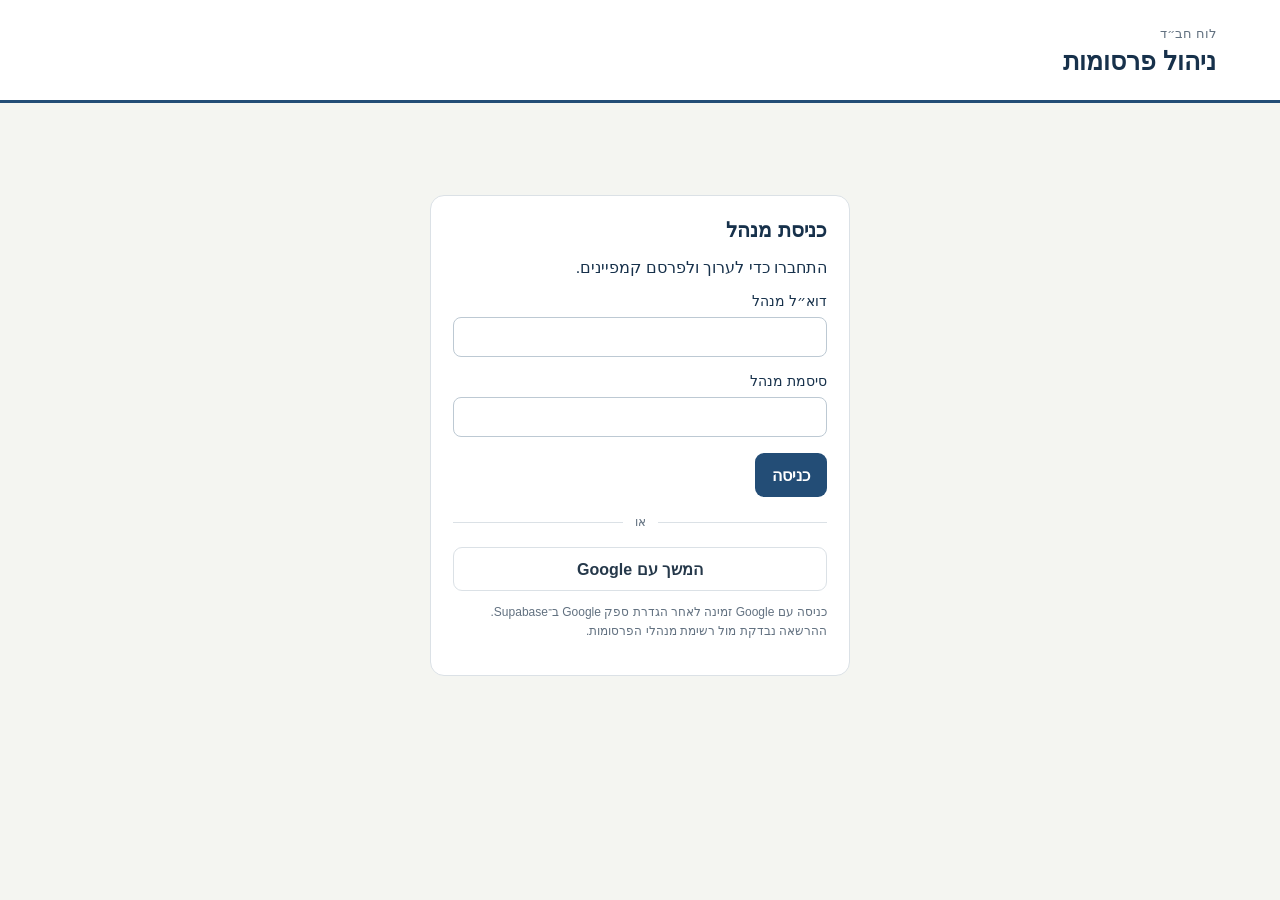
==== admin/index.html @ b051c135 "Publish calendar site on custom domain" ====
<!doctype html><html lang="he" dir="rtl"><head><meta charset="utf-8"><meta name="viewport" content="width=device-width,initial-scale=1"><title>ניהול פרסומות · לוח חב״ד</title><link rel="stylesheet" href="./admin.css?v=gif-reminders-20261014"><script defer src="./config.js"></script><script defer src="./backend.js?v=gif-reminders-20261014"></script><script defer src="./manager-settings.js"></script><script defer src="./admin.js?v=gif-reminders-20261014"></script></head><body><header><div><small>לוח חב״ד</small><h1>ניהול פרסומות</h1></div><button id="logout" class="outline" hidden>יציאה</button></header><main><p id="message" role="status" aria-live="polite"></p><section id="login-panel" class="card narrow"><h2>כניסת מנהל</h2><p>התחברו כדי לערוך ולפרסם קמפיינים.</p><form id="login-form"><label>דוא״ל מנהל<input id="email" type="email" autocomplete="username" required></label><label>סיסמת מנהל<input id="password" type="password" autocomplete="current-password" required maxlength="1024"></label><button class="primary" type="submit">כניסה</button></form><div class="login-divider"><span>או</span></div><button id="google-login" class="google-button" type="button">המשך עם Google</button><p class="hint">כניסה עם Google זמינה לאחר הגדרת ספק Google ב־Supabase. ההרשאה נבדקת מול רשימת מנהלי הפרסומות.</p></section><section id="workspace" hidden><div class="toolbar"><div><h2 id="section-title">באנרים מתחלפים</h2><a id="feed" target="_blank" rel="noopener">פתיחת הפיד הציבורי ↗</a></div><button id="create" class="primary">＋ הוספת באנר</button></div><nav class="placement-nav" aria-label="סוג פרסומת"><button id="tab-banner" aria-pressed="true">באנרים <span id="count-banner" class="count">0</span></button><button id="tab-popup" aria-pressed="false">פופאפים <span id="count-popup" class="count">0</span></button></nav><p id="placement-help" class="section-help">הוסיפו מספר באנרים נפרדים. כל באנר נשמר עם מדיה, קישור ותזמון משלו.</p><section id="rotation-panel" class="card rotation-panel"><div><h3>מרווח החלפת באנרים</h3><p id="rotation-help" class="hint">המרווח נשמר בשרת ומשותף למנהלים. האפליקציה המעודכנת טוענת אותו בכל פתיחה. נדרשת מיגרציית הפרסומות החדשה.</p></div><form id="rotation-form"><label>שניות בין באנרים<input id="rotation-seconds" type="number" min="5" max="300" step="1" required value="12" aria-describedby="rotation-help"></label><button type="submit" class="outline">שמירת המרווח</button><button id="export-rotation" type="button">ייצוא הגדרה</button></form><p id="rotation-status" class="hint" role="status"></p></section><section id="clicks-panel" class="card clicks-panel" aria-labelledby="clicks-title"><div class="clicks-heading"><h3 id="clicks-title">לחיצות על פרסומות</h3><div class="clicks-actions"><span class="hint">30 הימים האחרונים</span><button id="clicks-refresh" type="button" class="outline">רענון נתונים</button></div></div><p id="clicks-status" class="hint" role="status">נתוני הקליקים זמינים לאחר התקנת מיגרציית הפרסומות.</p><div id="clicks-totals" class="click-totals" hidden></div><div id="clicks-campaigns" class="click-campaigns"></div></section><div class="layout"><section class="card campaign-panel"><label>סינון לפי מצב<select id="filter"><option value="all">כל הקמפיינים</option><option value="draft">טיוטות</option><option value="live">פעילים עכשיו</option><option value="scheduled">מתוזמנים</option><option value="paused">מושהים</option><option value="expired">הסתיימו</option></select></label><div id="list"></div></section><section id="editor" class="card" hidden><div class="editor-heading"><h2 id="editor-title">קמפיין חדש</h2><span id="status" class="badge"></span></div><p id="shared-notice" class="shared-notice" hidden>קמפיין קיים זה מוצג גם כבאנר וגם כפופאפ. העריכה תשפיע על שניהם; שני המיקומים והמדיה נשמרים. ליצירת תוכן נפרד השתמשו בכפתור ההוספה.</p><form id="campaign-form"><label>כותרת<input name="title" required maxlength="160"></label><label>טקסט משלים<textarea name="body" maxlength="3000" rows="3"></textarea></label><label>קישור ליעד HTTPS<input name="url" type="url" dir="ltr" placeholder="https://"></label><div class="upload-row"><label>העלאת תמונה או GIF מונפש<input id="image-file" type="file" accept="image/png,image/jpeg,image/webp,image/gif"></label><button id="clear-image" type="button" class="outline">הסרת תמונה</button></div><label>כתובת תמונה HTTPS<input name="imageUrl" type="url" dir="ltr" placeholder="https://"></label><div id="video-fields"><div class="upload-row"><label>העלאת וידאו קצר לפופאפ<input id="video-file" type="file" accept="video/mp4,video/webm"></label><button id="clear-video" type="button" class="outline">הסרת וידאו</button></div><label>כתובת וידאו לפופאפ HTTPS<input name="videoUrl" type="url" dir="ltr" placeholder="https://…/video.mp4"></label></div><p id="media-help" class="hint">תמונה לבאנר ולפופאפ; וידאו MP4/WebM עד 60 שניות לפופאפ. ניתן להעלות תמונה (PNG/JPEG/WebP/GIF עד 8MB) וסרטון (MP4/WebM עד 30MB), או להזין כתובת HTTPS קיימת. העלאה מחליפה את המדיה בטופס; השינוי מתפרסם רק בשמירה. הסרטון מתחיל רק בלחיצה וניתן לסגור בכל רגע.</p><div class="dates"><label>תחילת תצוגה<input name="starts" type="datetime-local"></label><label>סיום תצוגה<input name="ends" type="datetime-local"></label></div><p class="hint" id="timezone"></p><label>מצב הקמפיין<select name="status"><option value="draft">טיוטה — לא מוצג</option><option value="active">פעיל — לפי התזמון</option><option value="paused">מושהה — לא מוצג</option></select></label><div class="actions"><button type="submit" class="primary">שמירת הקמפיין</button><button type="button" id="pause" class="outline">השהיה</button><button type="button" id="activate" class="outline">הפעלה</button><button type="button" id="delete" class="danger">מחיקה</button></div></form></section><aside class="card preview-panel"><h2>תצוגה מקדימה</h2><p class="hint">התצוגה מתעדכנת בזמן העריכה. רק שמירה מפרסמת את השינויים.</p><section id="banner-preview-section"><h3>באנר</h3><p class="hint">באפליקציה אזור הבאנר ביחס 5:1. מומלץ להכין תמונה ביחס הזה (למשל 1500×300) כדי למלא את האזור; התמונה נשמרת בשלמותה ללא חיתוך.</p><div id="banner-preview" class="preview banner-preview"></div></section><section id="popup-preview-section" hidden><h3>פופאפ</h3><div id="popup-preview" class="preview popup-preview"></div></section><p id="media-warning" class="hint" role="status"></p></aside></div></section></main></body></html>
---- admin/admin.css ----
:root{font-family:Arial,"Noto Sans Hebrew",sans-serif;color:#17314b;background:#f4f5f1;--navy:#234d76;--line:#dbe1e6;--muted:#627180}*{box-sizing:border-box}body{margin:0}header{display:flex;align-items:center;justify-content:space-between;padding:24px 5vw;background:#fff;border-bottom:3px solid var(--navy)}h1{margin:5px 0 0;font-size:25px}h2{font-size:20px;margin:0 0 16px}h3{font-size:15px}small,.hint{color:var(--muted)}main{padding:20px 4vw 60px;max-width:1600px;margin:auto}.card{background:#fff;border:1px solid var(--line);border-radius:14px;padding:22px}.narrow{max-width:420px;margin:8vh auto}label{display:flex;flex-direction:column;gap:8px;font-size:14px;margin-bottom:16px}input,textarea,select,button{font:inherit}input,textarea,select{border:1px solid #bdc9d3;border-radius:8px;padding:11px;background:#fff;color:#17314b;width:100%;min-width:0}button{cursor:pointer;border:1px solid transparent;border-radius:9px;padding:11px 16px;min-height:44px;font-weight:600;color:var(--navy);background:#e7eef5}button:hover{filter:brightness(.96)}button:disabled{opacity:.5;cursor:wait}.primary{background:var(--navy);color:#fff}.outline{border-color:var(--navy);background:white}.danger{color:#a93232;background:#fff1ef}.toolbar,.editor-heading{display:flex;align-items:center;justify-content:space-between;gap:12px;margin-bottom:20px}.toolbar h2{margin-bottom:7px}a{color:var(--navy)}.layout{display:grid;grid-template-columns:minmax(210px,.8fr) minmax(300px,1.6fr) minmax(230px,1fr);gap:18px;align-items:start}.campaign-panel{padding:16px}.campaign-row{display:flex;flex-direction:column;align-items:flex-start;text-align:start;width:100%;padding:15px;border:1px solid var(--line);background:#fff;gap:9px;margin-bottom:9px}.campaign-row.selected{border-color:var(--navy);background:#edf3f7}.badge{display:inline-flex;padding:4px 8px;background:#edf1f5;border-radius:6px;font-size:12px;white-space:nowrap}.badge.live{color:#216046;background:#e3f1e9}.badge.paused{color:#8a5b1b;background:#f9efdc}.badge.draft{color:#637083}.badge.expired{color:#8a4343;background:#f7e7e7}.badge.scheduled{color:#614978;background:#ede7f4}.hint{font-size:12px;line-height:1.6}.dates{display:grid;grid-template-columns:1fr 1fr;gap:12px}.actions{display:flex;flex-wrap:wrap;gap:8px;margin-top:22px}.check{flex-direction:row;align-items:center;gap:9px}.check input{width:20px;height:20px;accent-color:var(--navy)}fieldset{border:1px solid var(--line);border-radius:9px;margin:16px 0;padding:15px}legend{font-size:13px}.preview{border:1px solid var(--line);border-radius:10px;overflow:hidden;padding:14px;min-height:80px}.preview img{max-width:100%;object-fit:contain}.preview strong{display:block;line-height:1.5}.preview p{font-size:13px;line-height:1.5;white-space:pre-wrap;overflow-wrap:anywhere}.banner-preview{display:flex;gap:10px;align-items:center}.banner-preview img{width:70px;max-height:64px}.banner-preview p{display:-webkit-box;-webkit-line-clamp:2;-webkit-box-orient:vertical;overflow:hidden}.popup-preview img,.popup-preview video{width:100%;max-height:280px;object-fit:contain}.preview-panel{position:sticky;top:16px}.preview small{display:block;margin-bottom:10px;font-size:10px}#message{margin:0 0 16px;line-height:1.6;white-space:pre-wrap}#message:not(:empty){background:#e8f0f7;border:1px solid var(--line);border-radius:8px;padding:12px}#message.error{background:#fff0ed;color:#9f2f2f}[hidden]{display:none!important}:focus-visible{outline:3px solid #568bb8;outline-offset:3px}@media(max-width:1050px){.layout{grid-template-columns:240px 1fr}.preview-panel{grid-column:2;position:static}}@media(max-width:690px){header{padding:20px}.layout{display:flex;flex-direction:column}.layout>*{width:100%}.dates{grid-template-columns:1fr}.toolbar{align-items:flex-start}.card{padding:18px}main{padding:18px 12px 40px}.preview-panel{position:static}.campaign-panel #list{max-height:260px;overflow:auto}.actions button{flex:1}.toolbar button{white-space:nowrap}}
.upload-row{display:flex;gap:10px;align-items:center}.upload-row label{flex:1;min-width:0}.upload-row button{flex-shrink:0;font-size:12px}.upload-row input{font-size:12px;padding:9px}input[type=file]::file-selector-button{border:0;background:#e7eef5;border-radius:6px;padding:8px;margin-inline-end:8px;color:#234d76;cursor:pointer}@media(max-width:690px){.upload-row{align-items:stretch;flex-direction:column;gap:0}.upload-row button{align-self:flex-start;margin-bottom:14px}}
.toolbar>div{min-width:0}#feed{display:block;overflow-wrap:anywhere;font-size:12px;line-height:1.6}.placement-nav{display:flex;gap:8px;padding-block:4px}.placement-nav button{background:#fff;border-color:var(--line);min-width:140px}.placement-nav button[aria-pressed=true]{background:var(--navy);color:#fff;border-color:var(--navy)}.count{display:inline-block;border-radius:6px;padding:2px 6px;background:#ffffff26;margin-inline-start:6px}.section-help{font-size:14px;line-height:1.7;color:var(--muted)}.rotation-panel{margin-bottom:20px;padding:18px;display:grid;grid-template-columns:minmax(200px,1fr) auto;gap:8px 24px;align-items:center}.rotation-panel h3{margin:0}.rotation-panel .hint{margin:6px 0 0}.rotation-panel form{display:flex;gap:10px;align-items:end;flex-wrap:wrap}.rotation-panel label{margin:0;max-width:155px}.rotation-panel #rotation-status{grid-column:1/-1}.shared-notice{font-size:13px;line-height:1.7;padding:12px;border-inline-start:3px solid var(--navy);background:#edf3f7}.layout>*{min-width:0}@media(max-width:1050px){.rotation-panel{grid-template-columns:1fr}}@media(max-width:690px){.toolbar{flex-wrap:wrap}.placement-nav button{flex:1;min-width:0}.rotation-panel form{align-items:stretch}.rotation-panel label{max-width:none;width:100%}.rotation-panel form button{flex:1;font-size:13px}}

.clicks-panel{display:grid;gap:8px;margin-bottom:20px;padding:18px}.clicks-heading{display:flex;align-items:baseline;justify-content:space-between;gap:10px}.clicks-heading h3{margin:0}.clicks-panel>p{margin:0}.click-totals{display:grid;grid-template-columns:repeat(2,minmax(120px,200px));gap:10px}.click-total{padding:12px 14px;border:1px solid var(--line);border-radius:10px;background:#f7f9fa}.click-total strong{display:block;font-size:23px;color:var(--navy)}.click-total span{font-size:12px;color:var(--muted)}.click-campaigns{display:grid;gap:6px}.click-campaign-row{display:grid;grid-template-columns:minmax(0,1fr) repeat(3,minmax(70px,110px));align-items:center;gap:10px;border-top:1px solid var(--line);padding:9px 2px;font-size:13px}.click-campaign-row span:not(:first-child){text-align:center;font-variant-numeric:tabular-nums}.click-campaign-head{font-size:11px;color:var(--muted);font-weight:700}.preview-panel .banner-preview{display:block;width:100%;aspect-ratio:5/1;min-height:0;padding:0;background:#f1f4f6}.preview-panel .banner-preview img{display:block;width:100%;height:100%;max-width:none;max-height:none;object-fit:contain;border-radius:0}.preview-panel .banner-preview p{padding:12px}.preview-panel .banner-preview>div{display:none}.preview-panel .popup-preview{padding:0}.preview-panel .popup-preview img,.preview-panel .popup-preview video{display:block;width:100%;max-height:55vh;object-fit:contain}.preview-caption{margin:0;padding:10px;text-align:center}.preview-panel .popup-preview>div{padding:0 14px}.preview-panel .popup-preview small{display:none}@media(max-width:690px){.click-totals{grid-template-columns:repeat(2,minmax(0,1fr))}.click-total strong{font-size:20px}.click-campaign-row{grid-template-columns:minmax(100px,1fr) repeat(3,minmax(48px,68px));gap:5px;font-size:11px}.click-campaign-head{font-size:9px}}
.clicks-actions{display:flex;align-items:center;gap:8px}.clicks-actions button{min-height:34px;padding:6px 10px;font-size:12px}
.login-divider{display:flex;align-items:center;gap:12px;color:var(--muted);font-size:12px;margin:18px 0}.login-divider:before,.login-divider:after{content:"";height:1px;background:var(--line);flex:1}.google-button{width:100%;background:#fff;border-color:var(--line);color:#25384a}.google-button:hover{background:#f6f8fa}

/* Preserve complete still/animated artwork, matching the reader app. */
.banner-preview{display:block;aspect-ratio:5/1;padding:0;background:#f3f5f8}.banner-preview img{display:block;width:100%;height:100%;max-height:none;object-fit:contain;border-radius:0}.banner-preview>div{display:none}.popup-preview img{object-fit:contain;max-height:60vh}
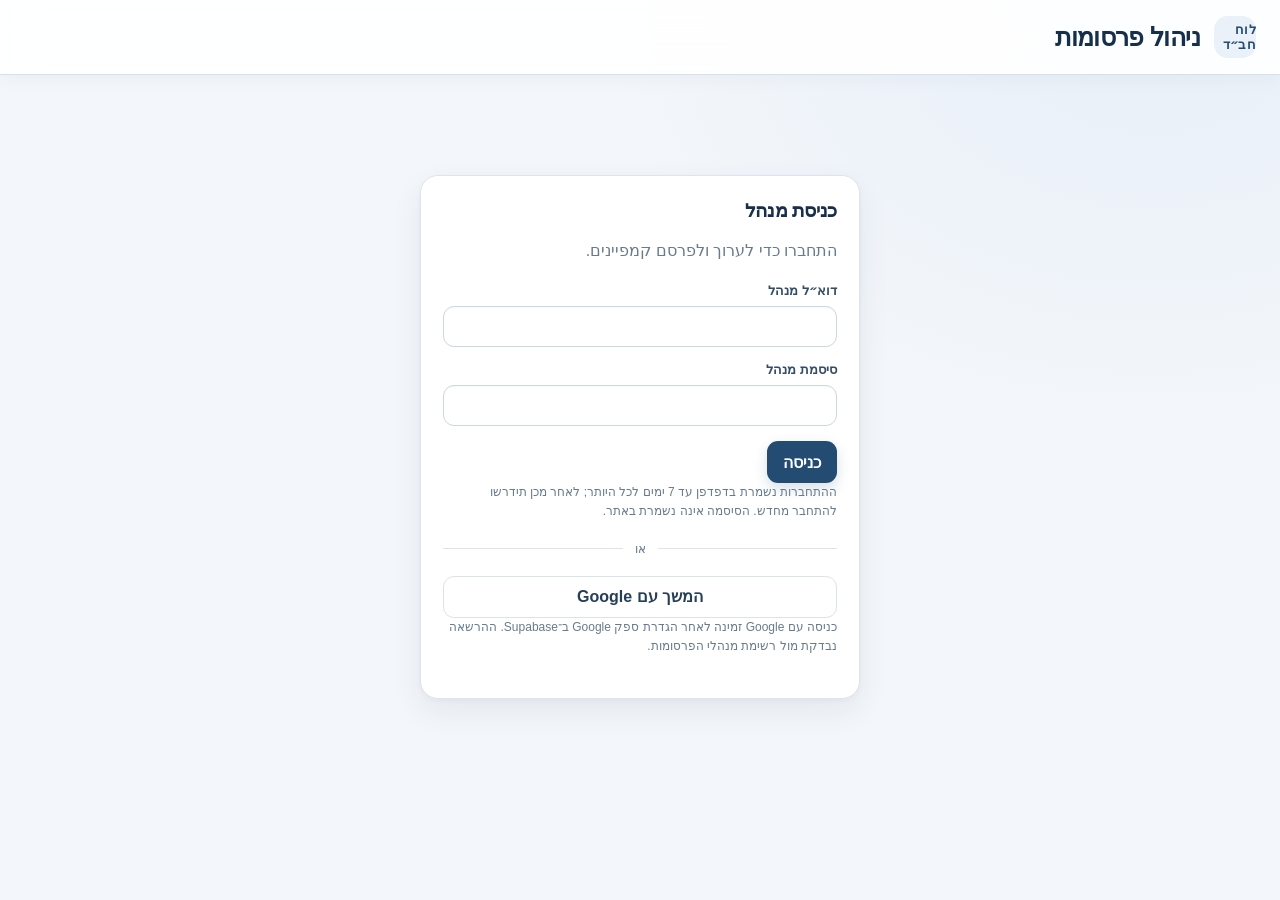
==== commit 4894d016: "Publish responsive admin login and dashboard" ====
--- a/admin/index.html
+++ b/admin/index.html
@@ -1 +1,2 @@
-<!doctype html><html lang="he" dir="rtl"><head><meta charset="utf-8"><meta name="viewport" content="width=device-width,initial-scale=1"><title>ניהול פרסומות · לוח חב״ד</title><link rel="stylesheet" href="./admin.css?v=gif-reminders-20261014"><script defer src="./config.js"></script><script defer src="./backend.js?v=gif-reminders-20261014"></script><script defer src="./manager-settings.js"></script><script defer src="./admin.js?v=gif-reminders-20261014"></script></head><body><header><div><small>לוח חב״ד</small><h1>ניהול פרסומות</h1></div><button id="logout" class="outline" hidden>יציאה</button></header><main><p id="message" role="status" aria-live="polite"></p><section id="login-panel" class="card narrow"><h2>כניסת מנהל</h2><p>התחברו כדי לערוך ולפרסם קמפיינים.</p><form id="login-form"><label>דוא״ל מנהל<input id="email" type="email" autocomplete="username" required></label><label>סיסמת מנהל<input id="password" type="password" autocomplete="current-password" required maxlength="1024"></label><button class="primary" type="submit">כניסה</button></form><div class="login-divider"><span>או</span></div><button id="google-login" class="google-button" type="button">המשך עם Google</button><p class="hint">כניסה עם Google זמינה לאחר הגדרת ספק Google ב־Supabase. ההרשאה נבדקת מול רשימת מנהלי הפרסומות.</p></section><section id="workspace" hidden><div class="toolbar"><div><h2 id="section-title">באנרים מתחלפים</h2><a id="feed" target="_blank" rel="noopener">פתיחת הפיד הציבורי ↗</a></div><button id="create" class="primary">＋ הוספת באנר</button></div><nav class="placement-nav" aria-label="סוג פרסומת"><button id="tab-banner" aria-pressed="true">באנרים <span id="count-banner" class="count">0</span></button><button id="tab-popup" aria-pressed="false">פופאפים <span id="count-popup" class="count">0</span></button></nav><p id="placement-help" class="section-help">הוסיפו מספר באנרים נפרדים. כל באנר נשמר עם מדיה, קישור ותזמון משלו.</p><section id="rotation-panel" class="card rotation-panel"><div><h3>מרווח החלפת באנרים</h3><p id="rotation-help" class="hint">המרווח נשמר בשרת ומשותף למנהלים. האפליקציה המעודכנת טוענת אותו בכל פתיחה. נדרשת מיגרציית הפרסומות החדשה.</p></div><form id="rotation-form"><label>שניות בין באנרים<input id="rotation-seconds" type="number" min="5" max="300" step="1" required value="12" aria-describedby="rotation-help"></label><button type="submit" class="outline">שמירת המרווח</button><button id="export-rotation" type="button">ייצוא הגדרה</button></form><p id="rotation-status" class="hint" role="status"></p></section><section id="clicks-panel" class="card clicks-panel" aria-labelledby="clicks-title"><div class="clicks-heading"><h3 id="clicks-title">לחיצות על פרסומות</h3><div class="clicks-actions"><span class="hint">30 הימים האחרונים</span><button id="clicks-refresh" type="button" class="outline">רענון נתונים</button></div></div><p id="clicks-status" class="hint" role="status">נתוני הקליקים זמינים לאחר התקנת מיגרציית הפרסומות.</p><div id="clicks-totals" class="click-totals" hidden></div><div id="clicks-campaigns" class="click-campaigns"></div></section><div class="layout"><section class="card campaign-panel"><label>סינון לפי מצב<select id="filter"><option value="all">כל הקמפיינים</option><option value="draft">טיוטות</option><option value="live">פעילים עכשיו</option><option value="scheduled">מתוזמנים</option><option value="paused">מושהים</option><option value="expired">הסתיימו</option></select></label><div id="list"></div></section><section id="editor" class="card" hidden><div class="editor-heading"><h2 id="editor-title">קמפיין חדש</h2><span id="status" class="badge"></span></div><p id="shared-notice" class="shared-notice" hidden>קמפיין קיים זה מוצג גם כבאנר וגם כפופאפ. העריכה תשפיע על שניהם; שני המיקומים והמדיה נשמרים. ליצירת תוכן נפרד השתמשו בכפתור ההוספה.</p><form id="campaign-form"><label>כותרת<input name="title" required maxlength="160"></label><label>טקסט משלים<textarea name="body" maxlength="3000" rows="3"></textarea></label><label>קישור ליעד HTTPS<input name="url" type="url" dir="ltr" placeholder="https://"></label><div class="upload-row"><label>העלאת תמונה או GIF מונפש<input id="image-file" type="file" accept="image/png,image/jpeg,image/webp,image/gif"></label><button id="clear-image" type="button" class="outline">הסרת תמונה</button></div><label>כתובת תמונה HTTPS<input name="imageUrl" type="url" dir="ltr" placeholder="https://"></label><div id="video-fields"><div class="upload-row"><label>העלאת וידאו קצר לפופאפ<input id="video-file" type="file" accept="video/mp4,video/webm"></label><button id="clear-video" type="button" class="outline">הסרת וידאו</button></div><label>כתובת וידאו לפופאפ HTTPS<input name="videoUrl" type="url" dir="ltr" placeholder="https://…/video.mp4"></label></div><p id="media-help" class="hint">תמונה לבאנר ולפופאפ; וידאו MP4/WebM עד 60 שניות לפופאפ. ניתן להעלות תמונה (PNG/JPEG/WebP/GIF עד 8MB) וסרטון (MP4/WebM עד 30MB), או להזין כתובת HTTPS קיימת. העלאה מחליפה את המדיה בטופס; השינוי מתפרסם רק בשמירה. הסרטון מתחיל רק בלחיצה וניתן לסגור בכל רגע.</p><div class="dates"><label>תחילת תצוגה<input name="starts" type="datetime-local"></label><label>סיום תצוגה<input name="ends" type="datetime-local"></label></div><p class="hint" id="timezone"></p><label>מצב הקמפיין<select name="status"><option value="draft">טיוטה — לא מוצג</option><option value="active">פעיל — לפי התזמון</option><option value="paused">מושהה — לא מוצג</option></select></label><div class="actions"><button type="submit" class="primary">שמירת הקמפיין</button><button type="button" id="pause" class="outline">השהיה</button><button type="button" id="activate" class="outline">הפעלה</button><button type="button" id="delete" class="danger">מחיקה</button></div></form></section><aside class="card preview-panel"><h2>תצוגה מקדימה</h2><p class="hint">התצוגה מתעדכנת בזמן העריכה. רק שמירה מפרסמת את השינויים.</p><section id="banner-preview-section"><h3>באנר</h3><p class="hint">באפליקציה אזור הבאנר ביחס 5:1. מומלץ להכין תמונה ביחס הזה (למשל 1500×300) כדי למלא את האזור; התמונה נשמרת בשלמותה ללא חיתוך.</p><div id="banner-preview" class="preview banner-preview"></div></section><section id="popup-preview-section" hidden><h3>פופאפ</h3><div id="popup-preview" class="preview popup-preview"></div></section><p id="media-warning" class="hint" role="status"></p></aside></div></section></main></body></html>
+<!doctype html><html lang="he" dir="rtl"><head><meta charset="utf-8"><meta name="viewport" content="width=device-width,initial-scale=1"><meta name="theme-color" content="#f3f6fa"><title>ניהול פרסומות · לוח חב״ד</title><link rel="stylesheet" href="./admin.css?v=release-084"><script defer src="./config.js"></script><script defer src="./backend.js?v=release-084"></script><script defer src="./manager-settings.js"></script><script defer src="./admin.js?v=release-084"></script></head><body><header><div><small>לוח חב״ד</small><h1>ניהול פרסומות</h1></div><button id="logout" class="outline" hidden>יציאה</button></header><main><p id="message" role="status" aria-live="polite"></p><section id="auth-loading" class="card auth-loading" role="status" aria-live="polite"><span class="loading-spinner" aria-hidden="true"></span><span>בודק התחברות מאובטחת…</span></section><section id="login-panel" class="card narrow" hidden><h2>כניסת מנהל</h2><p>התחברו כדי לערוך ולפרסם קמפיינים.</p><form id="login-form" autocomplete="off"><label>דוא״ל מנהל<input id="email" type="email" autocomplete="off" required></label><label>סיסמת מנהל<input id="password" type="password" autocomplete="off" required maxlength="1024"></label><button class="primary" type="submit">כניסה</button></form><p class="hint">ההתחברות נשמרת בדפדפן עד 7 ימים לכל היותר; לאחר מכן תידרשו להתחבר מחדש. הסיסמה אינה נשמרת באתר.</p><div class="login-divider"><span>או</span></div><button id="google-login" class="google-button" type="button">המשך עם Google</button><p class="hint">כניסה עם Google זמינה לאחר הגדרת ספק Google ב־Supabase. ההרשאה נבדקת מול רשימת מנהלי הפרסומות.</p></section><section id="workspace" hidden><div class="toolbar"><div><h2 id="section-title">באנרים מתחלפים</h2><a id="feed" target="_blank" rel="noopener">פתיחת הפיד הציבורי ↗</a></div><button id="create" class="primary">＋ הוספת באנר</button></div><nav class="placement-nav" aria-label="סוג פרסומת"><button id="tab-banner" aria-pressed="true">באנרים <span id="count-banner" class="count">0</span></button><button id="tab-popup" aria-pressed="false">פופאפים <span id="count-popup" class="count">0</span></button></nav><p id="placement-help" class="section-help">הוסיפו מספר באנרים נפרדים. כל באנר נשמר עם מדיה, קישור ותזמון משלו.</p><section id="rotation-panel" class="card rotation-panel"><div><h3>מרווח החלפת באנרים</h3><p id="rotation-help" class="hint">המרווח נשמר בשרת ומשותף למנהלים. האפליקציה המעודכנת טוענת אותו בכל פתיחה. נדרשת מיגרציית הפרסומות החדשה.</p></div><form id="rotation-form"><label>שניות בין באנרים<input id="rotation-seconds" type="number" min="5" max="300" step="1" required value="12" aria-describedby="rotation-help"></label><button type="submit" class="outline">שמירת המרווח</button><button id="export-rotation" type="button">ייצוא הגדרה</button></form><p id="rotation-status" class="hint" role="status"></p></section><section id="clicks-panel" class="card clicks-panel" aria-labelledby="clicks-title"><div class="clicks-heading"><h3 id="clicks-title">לחיצות על פרסומות</h3><div class="clicks-actions"><span class="hint">30 הימים האחרונים</span><button id="clicks-refresh" type="button" class="outline">רענון נתונים</button></div></div><p id="clicks-status" class="hint" role="status">נתוני הקליקים זמינים לאחר התקנת מיגרציית הפרסומות.</p><div id="clicks-totals" class="click-totals" hidden></div><div id="clicks-campaigns" class="click-campaigns"></div></section><section id="push-panel" class="card push-panel" aria-labelledby="push-title"><div><h3 id="push-title">שליחת הודעת פוש</h3><p class="hint">ההודעה כוללת כותרת ותוכן, ונשלחת למכשירים שאישרו התראות. אפשר לפתוח מסך באפליקציה או קישור HTTPS.</p></div><form id="push-form"><label>כותרת ההתראה<input id="push-title-input" maxlength="80" required></label><label>תוכן ההודעה<textarea id="push-body-input" maxlength="240" rows="3" required></textarea></label><label>לאן לפתוח<select id="push-destination"><option value="calendar">לוח שנה</option><option value="events">אירועים</option><option value="study">שיעורים</option><option value="siddur">סידור</option><option value="times">זמני היום</option><option value="url">קישור HTTPS חיצוני</option></select></label><label id="push-url-field" hidden>כתובת HTTPS<input id="push-url" type="url" dir="ltr" placeholder="https://" maxlength="2048"></label><button type="submit" class="primary">שליחה לכל המשתמשים…</button></form><p id="push-status" class="hint" role="status"></p></section><div class="layout"><section class="card campaign-panel"><label>סינון לפי מצב<select id="filter"><option value="all">כל הקמפיינים</option><option value="draft">טיוטות</option><option value="live">פעילים עכשיו</option><option value="scheduled">מתוזמנים</option><option value="paused">מושהים</option><option value="expired">הסתיימו</option></select></label><div id="list"></div></section><section id="editor" class="card" hidden><div class="editor-heading"><h2 id="editor-title">קמפיין חדש</h2><span id="status" class="badge"></span></div><p id="shared-notice" class="shared-notice" hidden>קמפיין קיים זה מוצג גם כבאנר וגם כפופאפ. העריכה תשפיע על שניהם; שני המיקומים והמדיה נשמרים. ליצירת תוכן נפרד השתמשו בכפתור ההוספה.</p><form id="campaign-form"><label>כותרת<input name="title" required maxlength="160"></label><label>טקסט משלים<textarea name="body" maxlength="3000" rows="3"></textarea></label><label>קישור ליעד HTTPS<input name="url" type="url" dir="ltr" placeholder="https://"></label><div class="upload-row"><label>העלאת תמונה או GIF מונפש<input id="image-file" type="file" accept="image/png,image/jpeg,image/webp,image/gif"></label><button id="clear-image" type="button" class="outline">הסרת תמונה</button></div><label>כתובת תמונה HTTPS<input name="imageUrl" type="url" dir="ltr" placeholder="https://"></label><div id="popup-duration"><label>סגירה אוטומטית לאחר (שניות)<input name="popupSeconds" type="number" min="1" max="15" step="1" required value="5"></label><p class="hint">1–15 שניות, ברירת מחדל 5. אפשר לסגור בכל רגע.</p></div><div id="video-fields"><div class="upload-row"><label>העלאת וידאו קצר לפופאפ<input id="video-file" type="file" accept="video/mp4,video/webm"></label><button id="clear-video" type="button" class="outline">הסרת וידאו</button></div><label>כתובת וידאו לפופאפ HTTPS<input name="videoUrl" type="url" dir="ltr" placeholder="https://…/video.mp4"></label></div><p id="media-help" class="hint">תמונה לבאנר ולפופאפ; וידאו MP4/WebM עד 60 שניות לפופאפ. ניתן להעלות תמונה (PNG/JPEG/WebP/GIF עד 8MB) וסרטון (MP4/WebM עד 30MB), או להזין כתובת HTTPS קיימת. העלאה מחליפה את המדיה בטופס; השינוי מתפרסם רק בשמירה. הסרטון מתחיל רק בלחיצה וניתן לסגור בכל רגע.</p><div class="dates"><label>תחילת תצוגה<input name="starts" type="datetime-local"></label><label>סיום תצוגה<input name="ends" type="datetime-local"></label></div><p class="hint" id="timezone"></p><label>מצב הקמפיין<select name="status"><option value="draft">טיוטה — לא מוצג</option><option value="active">פעיל — לפי התזמון</option><option value="paused">מושהה — לא מוצג</option></select></label><div class="actions"><button type="submit" class="primary">שמירת הקמפיין</button><button type="button" id="pause" class="outline">השהיה</button><button type="button" id="activate" class="outline">הפעלה</button><button type="button" id="delete" class="danger">מחיקה</button></div></form></section><aside class="card preview-panel"><h2>תצוגה מקדימה</h2><p class="hint">התצוגה מתעדכנת בזמן העריכה. רק שמירה מפרסמת את השינויים.</p><section id="banner-preview-section"><h3>באנר</h3><p class="hint">באפליקציה אזור הבאנר ביחס 5:1. מומלץ להכין תמונה ביחס הזה (למשל 1500×300) כדי למלא את האזור; התמונה נשמרת בשלמותה ללא חיתוך.</p><div id="banner-preview" class="preview banner-preview"></div></section><section id="popup-preview-section" hidden><h3>פופאפ</h3><div id="popup-preview" class="preview popup-preview"></div></section><p id="media-warning" class="hint" role="status"></p></aside></div></section></main></body></html>
+
--- a/admin/admin.css
+++ b/admin/admin.css
@@ -1,10 +1,224 @@
-:root{font-family:Arial,"Noto Sans Hebrew",sans-serif;color:#17314b;background:#f4f5f1;--navy:#234d76;--line:#dbe1e6;--muted:#627180}*{box-sizing:border-box}body{margin:0}header{display:flex;align-items:center;justify-content:space-between;padding:24px 5vw;background:#fff;border-bottom:3px solid var(--navy)}h1{margin:5px 0 0;font-size:25px}h2{font-size:20px;margin:0 0 16px}h3{font-size:15px}small,.hint{color:var(--muted)}main{padding:20px 4vw 60px;max-width:1600px;margin:auto}.card{background:#fff;border:1px solid var(--line);border-radius:14px;padding:22px}.narrow{max-width:420px;margin:8vh auto}label{display:flex;flex-direction:column;gap:8px;font-size:14px;margin-bottom:16px}input,textarea,select,button{font:inherit}input,textarea,select{border:1px solid #bdc9d3;border-radius:8px;padding:11px;background:#fff;color:#17314b;width:100%;min-width:0}button{cursor:pointer;border:1px solid transparent;border-radius:9px;padding:11px 16px;min-height:44px;font-weight:600;color:var(--navy);background:#e7eef5}button:hover{filter:brightness(.96)}button:disabled{opacity:.5;cursor:wait}.primary{background:var(--navy);color:#fff}.outline{border-color:var(--navy);background:white}.danger{color:#a93232;background:#fff1ef}.toolbar,.editor-heading{display:flex;align-items:center;justify-content:space-between;gap:12px;margin-bottom:20px}.toolbar h2{margin-bottom:7px}a{color:var(--navy)}.layout{display:grid;grid-template-columns:minmax(210px,.8fr) minmax(300px,1.6fr) minmax(230px,1fr);gap:18px;align-items:start}.campaign-panel{padding:16px}.campaign-row{display:flex;flex-direction:column;align-items:flex-start;text-align:start;width:100%;padding:15px;border:1px solid var(--line);background:#fff;gap:9px;margin-bottom:9px}.campaign-row.selected{border-color:var(--navy);background:#edf3f7}.badge{display:inline-flex;padding:4px 8px;background:#edf1f5;border-radius:6px;font-size:12px;white-space:nowrap}.badge.live{color:#216046;background:#e3f1e9}.badge.paused{color:#8a5b1b;background:#f9efdc}.badge.draft{color:#637083}.badge.expired{color:#8a4343;background:#f7e7e7}.badge.scheduled{color:#614978;background:#ede7f4}.hint{font-size:12px;line-height:1.6}.dates{display:grid;grid-template-columns:1fr 1fr;gap:12px}.actions{display:flex;flex-wrap:wrap;gap:8px;margin-top:22px}.check{flex-direction:row;align-items:center;gap:9px}.check input{width:20px;height:20px;accent-color:var(--navy)}fieldset{border:1px solid var(--line);border-radius:9px;margin:16px 0;padding:15px}legend{font-size:13px}.preview{border:1px solid var(--line);border-radius:10px;overflow:hidden;padding:14px;min-height:80px}.preview img{max-width:100%;object-fit:contain}.preview strong{display:block;line-height:1.5}.preview p{font-size:13px;line-height:1.5;white-space:pre-wrap;overflow-wrap:anywhere}.banner-preview{display:flex;gap:10px;align-items:center}.banner-preview img{width:70px;max-height:64px}.banner-preview p{display:-webkit-box;-webkit-line-clamp:2;-webkit-box-orient:vertical;overflow:hidden}.popup-preview img,.popup-preview video{width:100%;max-height:280px;object-fit:contain}.preview-panel{position:sticky;top:16px}.preview small{display:block;margin-bottom:10px;font-size:10px}#message{margin:0 0 16px;line-height:1.6;white-space:pre-wrap}#message:not(:empty){background:#e8f0f7;border:1px solid var(--line);border-radius:8px;padding:12px}#message.error{background:#fff0ed;color:#9f2f2f}[hidden]{display:none!important}:focus-visible{outline:3px solid #568bb8;outline-offset:3px}@media(max-width:1050px){.layout{grid-template-columns:240px 1fr}.preview-panel{grid-column:2;position:static}}@media(max-width:690px){header{padding:20px}.layout{display:flex;flex-direction:column}.layout>*{width:100%}.dates{grid-template-columns:1fr}.toolbar{align-items:flex-start}.card{padding:18px}main{padding:18px 12px 40px}.preview-panel{position:static}.campaign-panel #list{max-height:260px;overflow:auto}.actions button{flex:1}.toolbar button{white-space:nowrap}}
-.upload-row{display:flex;gap:10px;align-items:center}.upload-row label{flex:1;min-width:0}.upload-row button{flex-shrink:0;font-size:12px}.upload-row input{font-size:12px;padding:9px}input[type=file]::file-selector-button{border:0;background:#e7eef5;border-radius:6px;padding:8px;margin-inline-end:8px;color:#234d76;cursor:pointer}@media(max-width:690px){.upload-row{align-items:stretch;flex-direction:column;gap:0}.upload-row button{align-self:flex-start;margin-bottom:14px}}
-.toolbar>div{min-width:0}#feed{display:block;overflow-wrap:anywhere;font-size:12px;line-height:1.6}.placement-nav{display:flex;gap:8px;padding-block:4px}.placement-nav button{background:#fff;border-color:var(--line);min-width:140px}.placement-nav button[aria-pressed=true]{background:var(--navy);color:#fff;border-color:var(--navy)}.count{display:inline-block;border-radius:6px;padding:2px 6px;background:#ffffff26;margin-inline-start:6px}.section-help{font-size:14px;line-height:1.7;color:var(--muted)}.rotation-panel{margin-bottom:20px;padding:18px;display:grid;grid-template-columns:minmax(200px,1fr) auto;gap:8px 24px;align-items:center}.rotation-panel h3{margin:0}.rotation-panel .hint{margin:6px 0 0}.rotation-panel form{display:flex;gap:10px;align-items:end;flex-wrap:wrap}.rotation-panel label{margin:0;max-width:155px}.rotation-panel #rotation-status{grid-column:1/-1}.shared-notice{font-size:13px;line-height:1.7;padding:12px;border-inline-start:3px solid var(--navy);background:#edf3f7}.layout>*{min-width:0}@media(max-width:1050px){.rotation-panel{grid-template-columns:1fr}}@media(max-width:690px){.toolbar{flex-wrap:wrap}.placement-nav button{flex:1;min-width:0}.rotation-panel form{align-items:stretch}.rotation-panel label{max-width:none;width:100%}.rotation-panel form button{flex:1;font-size:13px}}
+:root{
+  color-scheme:light;
+  font-family:Inter,"Segoe UI",Arial,"Noto Sans Hebrew",sans-serif;
+  color:#172f4a;
+  background:#f3f6fa;
+  --navy:#244c73;
+  --navy-strong:#183958;
+  --blue-soft:#eaf1f8;
+  --line:#dce5ed;
+  --muted:#687b8e;
+  --surface:#fff;
+  --surface-soft:#f8fafc;
+  --shadow:0 12px 32px rgba(28,55,82,.07),0 2px 5px rgba(28,55,82,.04);
+  --radius:18px;
+}
+*{box-sizing:border-box}
+html{min-height:100%;background:#f3f6fa}
+body{margin:0;min-height:100vh;background:radial-gradient(ellipse at 90% 0%,#e7eff8 0,transparent 34rem),#f3f6fa}
+button,input,textarea,select{font:inherit}
+button{cursor:pointer}
+button:disabled{opacity:.52;cursor:wait}
+button:hover:not(:disabled){filter:brightness(.97)}
+:focus-visible{outline:3px solid #76a8d4;outline-offset:3px}
+[hidden]{display:none!important}
+
+header{
+  position:sticky;top:0;z-index:20;
+  display:flex;align-items:center;justify-content:space-between;gap:20px;
+  padding:16px max(24px,calc((100vw - 1480px)/2));
+  background:rgba(255,255,255,.91);backdrop-filter:blur(18px);-webkit-backdrop-filter:blur(18px);
+  border-bottom:1px solid rgba(210,222,233,.9);box-shadow:0 4px 18px rgba(24,51,77,.04)
+}
+header>div{display:flex;align-items:center;gap:14px;min-width:0}
+header small{display:grid;place-items:center;width:42px;height:42px;border-radius:14px;background:var(--blue-soft);color:var(--navy);font-weight:800;letter-spacing:.02em}
+h1{margin:0;font-size:clamp(19px,2vw,25px);line-height:1.2;letter-spacing:-.025em}
+h2{margin:0 0 14px;font-size:19px;line-height:1.35;letter-spacing:-.015em}
+h3{margin:0 0 8px;font-size:15px;line-height:1.4}
+p{margin-top:0}
+a{color:var(--navy);font-weight:650;text-decoration:none}
+a:hover{text-decoration:underline}
+main{width:min(1480px,100%);margin:0 auto;padding:28px 28px 72px}
+#message{margin:0 0 16px;line-height:1.6;white-space:pre-wrap}
+#message:not(:empty){padding:13px 16px;border:1px solid #d4e0eb;border-radius:12px;background:#eaf2f9;color:#234c73}
+#message.error{border-color:#f1c9c4;background:#fff0ee;color:#942f2c}
+.hint,small{color:var(--muted)}
+.hint{font-size:12px;line-height:1.65}
+.card{min-width:0;padding:22px;background:var(--surface);border:1px solid var(--line);border-radius:var(--radius);box-shadow:var(--shadow)}
+.narrow{width:min(440px,100%);margin:8vh auto}
+.auth-loading{display:flex;align-items:center;justify-content:center;gap:13px;width:min(360px,calc(100% - 32px));margin:18vh auto;padding:20px;color:#49647e;font-size:14px;font-weight:700}
+.loading-spinner{width:19px;height:19px;border:2px solid #d5e2ed;border-top-color:var(--navy);border-radius:50%;animation:admin-spin .8s linear infinite}
+@keyframes admin-spin{to{transform:rotate(360deg)}}
+.narrow>p{margin:0 0 20px;color:var(--muted);line-height:1.6}
+label{display:flex;flex-direction:column;gap:8px;min-width:0;margin-bottom:15px;color:#344d65;font-size:13px;font-weight:700}
+input,textarea,select{width:100%;min-width:0;padding:12px 13px;border:1px solid #cbd7e1;border-radius:11px;background:#fff;color:#172f4a;box-shadow:inset 0 1px 2px rgba(20,44,66,.025);transition:border-color .16s,box-shadow .16s}
+textarea{min-height:88px;resize:vertical;line-height:1.55}
+input:hover,textarea:hover,select:hover{border-color:#9fb4c8}
+input:focus,textarea:focus,select:focus{outline:0;border-color:#5d87ad;box-shadow:0 0 0 4px rgba(77,127,170,.14)}
+input[type=file]{padding:8px;font-size:12px;background:var(--surface-soft)}
+input[type=file]::file-selector-button{margin-inline-end:8px;padding:8px 11px;border:0;border-radius:8px;background:var(--blue-soft);color:var(--navy);font-weight:700;cursor:pointer}
+button{min-height:42px;padding:10px 15px;border:1px solid transparent;border-radius:11px;background:#edf3f8;color:var(--navy);font-weight:750;transition:transform .16s,box-shadow .16s,background .16s}
+button:active:not(:disabled){transform:translateY(1px)}
+.primary{background:var(--navy);color:#fff;box-shadow:0 5px 13px rgba(36,76,115,.18)}
+.primary:hover:not(:disabled){background:var(--navy-strong);filter:none}
+.outline{border-color:#c6d5e2;background:#fff;color:var(--navy)}
+.danger{border-color:#f1d4d1;background:#fff5f3;color:#a43d38}
+.google-button{width:100%;border-color:#dbe3eb;background:#fff;color:#263f57}
+.login-divider{display:flex;align-items:center;gap:12px;margin:20px 0;color:var(--muted);font-size:12px}
+.login-divider:before,.login-divider:after{content:"";height:1px;flex:1;background:var(--line)}
+.toolbar,.editor-heading{display:flex;align-items:center;justify-content:space-between;gap:16px;margin-bottom:16px}
+.toolbar>div{min-width:0}
+.toolbar h2{margin:0 0 5px;font-size:22px}
+#feed{display:inline-block;max-width:100%;overflow-wrap:anywhere;font-size:12px}
+.placement-nav{display:flex;gap:5px;width:max-content;max-width:100%;padding:5px;border:1px solid var(--line);border-radius:14px;background:#e9eff5}
+.placement-nav button{min-width:142px;border:0;border-radius:10px;background:transparent;color:#526a80}
+.placement-nav button[aria-pressed=true]{background:#fff;color:var(--navy-strong);box-shadow:0 2px 8px rgba(28,55,82,.1)}
+.count{display:inline-block;margin-inline-start:7px;padding:2px 7px;border-radius:999px;background:#e8eef4;color:inherit;font-size:11px;font-variant-numeric:tabular-nums}
+.placement-nav button[aria-pressed=true] .count{background:var(--blue-soft)}
+.section-help{margin:13px 0 18px;color:var(--muted);font-size:13px;line-height:1.7}
+
+.rotation-panel{display:grid;grid-template-columns:minmax(0,1fr) auto;gap:10px 24px;align-items:center;margin-bottom:18px;padding:19px 22px;background:linear-gradient(120deg,#fff,#f7fafd)}
+.rotation-panel h3{margin:0}
+.rotation-panel .hint{margin:6px 0 0;max-width:700px}
+.rotation-panel form{display:flex;flex-wrap:wrap;align-items:end;gap:9px}
+.rotation-panel label{width:170px;margin:0}
+.rotation-panel label input{font-variant-numeric:tabular-nums}
+.rotation-panel #rotation-status{grid-column:1/-1;margin:0}
+.clicks-panel{display:grid;gap:12px;margin-bottom:18px;padding:19px 22px}
+.clicks-heading{display:flex;align-items:center;justify-content:space-between;gap:14px}
+.clicks-heading h3{margin:0}
+.clicks-actions{display:flex;align-items:center;gap:10px}
+.clicks-actions button{min-height:36px;padding:6px 11px;font-size:12px}
+.clicks-panel>p{margin:0}
+.click-totals{display:grid;grid-template-columns:repeat(2,minmax(150px,220px));gap:10px}
+.click-total{padding:13px 15px;border:1px solid #dfe8ef;border-radius:13px;background:var(--surface-soft)}
+.click-total strong{display:block;margin-bottom:3px;color:var(--navy);font-size:23px;font-variant-numeric:tabular-nums}
+.click-total span{color:var(--muted);font-size:12px}
+.click-campaigns{display:grid;gap:0;overflow-x:auto}
+.click-campaign-row{display:grid;grid-template-columns:minmax(0,1fr) repeat(3,minmax(75px,110px));align-items:center;gap:12px;padding:10px 4px;border-top:1px solid #e8edf2;font-size:13px}
+.click-campaign-row span{min-width:0;overflow-wrap:anywhere}
+.click-campaign-row span:not(:first-child){text-align:center;font-variant-numeric:tabular-nums}
+.click-campaign-head{color:var(--muted);font-size:11px;font-weight:750}
+.push-panel{display:grid;grid-template-columns:minmax(220px,.78fr) minmax(400px,1.5fr);gap:18px 30px;align-items:start;margin:0 0 22px;padding:22px;background:linear-gradient(120deg,#fff,#f8fbfd)}
+.push-panel h3{margin:0 0 7px;font-size:17px}
+.push-panel .hint{margin:0;max-width:420px}
+.push-panel form{display:grid;grid-template-columns:1fr 1fr;gap:0 14px}
+.push-panel form label:nth-child(3),.push-panel form label:nth-child(4),.push-panel form button{grid-column:1/-1}
+.push-panel form button{justify-self:start;min-width:190px}
+.push-panel #push-status{grid-column:1/-1;margin:0}
+
+.layout{display:grid;grid-template-columns:minmax(250px,.74fr) minmax(420px,1.55fr) minmax(260px,.82fr);gap:18px;align-items:start}
+.layout>*{min-width:0}
+.campaign-panel{padding:18px}
+.campaign-panel>label{margin-bottom:13px}
+.campaign-panel #list{display:grid;gap:9px;max-height:min(68vh,720px);overflow:auto;padding-inline-end:3px;scrollbar-color:#c4d2df transparent;scrollbar-width:thin}
+.campaign-row{display:flex;flex-direction:column;align-items:flex-start;gap:7px;width:100%;padding:14px 15px;border:1px solid var(--line);border-radius:13px;background:#fff;text-align:start;white-space:normal}
+.campaign-row strong{width:100%;font-size:14px;line-height:1.5;overflow-wrap:anywhere}
+.campaign-row small{font-size:11px}
+.campaign-row.selected{border-color:#6d91b1;background:#f0f6fb;box-shadow:0 0 0 3px rgba(70,118,160,.1)}
+.badge{display:inline-flex;align-items:center;padding:4px 9px;border-radius:999px;background:#eef2f6;color:#596d80;font-size:11px;font-weight:750;white-space:nowrap}
+.badge.live{background:#e4f3eb;color:#236344}
+.badge.paused{background:#fff2dc;color:#815a1b}
+.badge.draft{background:#eef1f4;color:#637083}
+.badge.expired{background:#fae9e8;color:#954843}
+.badge.scheduled{background:#f0eafb;color:#614978}
+.editor-heading{margin-bottom:17px}
+.editor-heading h2{margin:0}
+#campaign-form{display:grid;grid-template-columns:repeat(2,minmax(0,1fr));gap:0 14px}
+#campaign-form>label:has(textarea),#campaign-form>.upload-row,#campaign-form>#popup-duration,#campaign-form>#video-fields,#campaign-form>#media-help,#campaign-form>.dates,#campaign-form>#timezone,#campaign-form>.actions{grid-column:1/-1}
+#campaign-form>#popup-duration{margin-bottom:14px}
+#popup-duration>label{max-width:240px;margin-bottom:5px}
+#popup-duration .hint{margin:0}
+#video-fields{display:grid;grid-template-columns:1fr 1fr;gap:0 14px}
+#video-fields>.upload-row,#video-fields>label{grid-column:1/-1}
+.upload-row{display:flex;align-items:center;gap:12px;min-width:0}
+.upload-row label{flex:1;min-width:0}
+.upload-row button{flex:none;margin-bottom:15px;font-size:12px}
+.dates{display:grid;grid-template-columns:1fr 1fr;gap:12px}
+.dates label{margin-bottom:14px}
+#timezone{margin:0 0 13px}
+.shared-notice{margin:0 0 16px;padding:13px 15px;border-inline-start:4px solid #5e88ad;border-radius:10px;background:#eff5fa;color:#3a5873;font-size:13px;line-height:1.7}
+.actions{display:flex;flex-wrap:wrap;gap:9px;margin-top:8px;padding-top:17px;border-top:1px solid #e9eef3}
+.actions button{min-width:112px}
+.preview-panel{position:sticky;top:96px;padding:19px}
+.preview-panel h2{margin-bottom:6px}
+.preview-panel>p{margin:0 0 17px}
+.preview-panel section+section{margin-top:20px;padding-top:18px;border-top:1px solid #e8edf2}
+.preview-panel section h3{margin-bottom:10px}
+.preview{min-height:84px;overflow:hidden;border:1px solid var(--line);border-radius:13px;background:#f4f7fa}
+.preview img{display:block;max-width:100%;object-fit:contain}
+.preview strong{display:block;line-height:1.5}
+.preview p{font-size:13px;line-height:1.5;white-space:pre-wrap;overflow-wrap:anywhere}
+.banner-preview{display:block;width:100%;aspect-ratio:5/1;min-height:0;padding:0;background:#f3f6f9}
+.banner-preview img{width:100%;height:100%;max-width:none;max-height:none;object-fit:contain;border-radius:0}
+.banner-preview>div{display:none}
+.banner-preview p{display:-webkit-box;padding:10px;-webkit-line-clamp:2;-webkit-box-orient:vertical;overflow:hidden}
+.popup-preview{padding:0}
+.popup-preview img,.popup-preview video{display:block;width:100%;max-height:52vh;object-fit:contain}
+.popup-preview>div{padding:0 14px}
+.popup-preview small{display:none}
+.preview-caption{margin:0;padding:10px;text-align:center}
+.preview small{display:block;margin-bottom:10px;font-size:10px}
+
+@media(max-width:1220px){
+  main{width:min(1100px,100%)}
+  .layout{grid-template-columns:minmax(230px,.7fr) minmax(0,1.5fr)}
+  .campaign-panel{grid-column:1;grid-row:1/span 2}
+  #editor{grid-column:2;grid-row:1}
+  .preview-panel{position:static;grid-column:2;grid-row:2}
+}
+@media(max-width:860px){
+  header{padding:13px 18px}
+  main{padding:20px 18px 52px}
+  .rotation-panel{grid-template-columns:1fr}
+  .rotation-panel form{align-items:end}
+  .push-panel{grid-template-columns:1fr;gap:12px}
+  .push-panel .hint{max-width:none}
+  .layout{grid-template-columns:1fr}
+  .campaign-panel,#editor,.preview-panel{grid-column:1;grid-row:auto}
+  .campaign-panel #list{max-height:420px}
+  .preview-panel{position:static}
+}
+@media(max-width:600px){
+  header{padding:11px 14px}
+  header>div{gap:10px}
+  header small{width:36px;height:36px;border-radius:12px;font-size:12px}
+  h1{font-size:19px}
+  main{padding:15px 12px 42px}
+  .card{padding:16px;border-radius:16px}
+  .narrow{margin:7vh auto}
+  .toolbar{align-items:stretch;flex-direction:column;gap:12px}
+  .toolbar h2{font-size:20px}
+  .toolbar>#create{width:100%}
+  .placement-nav{display:grid;grid-template-columns:1fr 1fr;width:100%}
+  .placement-nav button{min-width:0;padding-inline:8px}
+  .rotation-panel{padding:16px}
+  .rotation-panel form{display:grid;grid-template-columns:1fr 1fr;gap:9px}
+  .rotation-panel label{grid-column:1/-1;width:100%}
+  .rotation-panel form button{width:100%;padding-inline:8px;font-size:12px}
+  .clicks-panel{padding:16px}
+  .clicks-heading{align-items:flex-start;flex-direction:column}
+  .clicks-actions{justify-content:space-between;width:100%}
+  .click-totals{grid-template-columns:repeat(2,minmax(0,1fr))}
+  .click-total{padding:11px}
+  .click-total strong{font-size:20px}
+  .click-campaign-row{grid-template-columns:minmax(110px,1fr) repeat(3,minmax(46px,58px));gap:5px;padding:9px 2px;font-size:11px}
+  .click-campaign-head{font-size:9px}
+  .push-panel{padding:16px}
+  .push-panel form{grid-template-columns:1fr}
+  .push-panel form label,.push-panel form button{grid-column:1}
+  .push-panel form button{justify-self:stretch;width:100%}
+  #campaign-form{grid-template-columns:1fr;gap:0}
+  #campaign-form>*{grid-column:1/-1!important}
+  #video-fields{grid-template-columns:1fr;gap:0}
+  .dates{grid-template-columns:1fr;gap:0}
+  .upload-row{align-items:stretch;flex-direction:column;gap:0}
+  .upload-row button{align-self:flex-start;margin-top:-5px}
+  .actions{display:grid;grid-template-columns:1fr 1fr}
+  .actions button{width:100%;min-width:0;padding-inline:8px}
+  .actions .primary{grid-column:1/-1}
+  .campaign-panel #list{max-height:none;overflow:visible}
+  .preview-panel{top:auto}
+}
+@media(prefers-reduced-motion:reduce){*,*:before,*:after{scroll-behavior:auto!important;transition:none!important}}
 
-.clicks-panel{display:grid;gap:8px;margin-bottom:20px;padding:18px}.clicks-heading{display:flex;align-items:baseline;justify-content:space-between;gap:10px}.clicks-heading h3{margin:0}.clicks-panel>p{margin:0}.click-totals{display:grid;grid-template-columns:repeat(2,minmax(120px,200px));gap:10px}.click-total{padding:12px 14px;border:1px solid var(--line);border-radius:10px;background:#f7f9fa}.click-total strong{display:block;font-size:23px;color:var(--navy)}.click-total span{font-size:12px;color:var(--muted)}.click-campaigns{display:grid;gap:6px}.click-campaign-row{display:grid;grid-template-columns:minmax(0,1fr) repeat(3,minmax(70px,110px));align-items:center;gap:10px;border-top:1px solid var(--line);padding:9px 2px;font-size:13px}.click-campaign-row span:not(:first-child){text-align:center;font-variant-numeric:tabular-nums}.click-campaign-head{font-size:11px;color:var(--muted);font-weight:700}.preview-panel .banner-preview{display:block;width:100%;aspect-ratio:5/1;min-height:0;padding:0;background:#f1f4f6}.preview-panel .banner-preview img{display:block;width:100%;height:100%;max-width:none;max-height:none;object-fit:contain;border-radius:0}.preview-panel .banner-preview p{padding:12px}.preview-panel .banner-preview>div{display:none}.preview-panel .popup-preview{padding:0}.preview-panel .popup-preview img,.preview-panel .popup-preview video{display:block;width:100%;max-height:55vh;object-fit:contain}.preview-caption{margin:0;padding:10px;text-align:center}.preview-panel .popup-preview>div{padding:0 14px}.preview-panel .popup-preview small{display:none}@media(max-width:690px){.click-totals{grid-template-columns:repeat(2,minmax(0,1fr))}.click-total strong{font-size:20px}.click-campaign-row{grid-template-columns:minmax(100px,1fr) repeat(3,minmax(48px,68px));gap:5px;font-size:11px}.click-campaign-head{font-size:9px}}
-.clicks-actions{display:flex;align-items:center;gap:8px}.clicks-actions button{min-height:34px;padding:6px 10px;font-size:12px}
-.login-divider{display:flex;align-items:center;gap:12px;color:var(--muted);font-size:12px;margin:18px 0}.login-divider:before,.login-divider:after{content:"";height:1px;background:var(--line);flex:1}.google-button{width:100%;background:#fff;border-color:var(--line);color:#25384a}.google-button:hover{background:#f6f8fa}
-
-/* Preserve complete still/animated artwork, matching the reader app. */
-.banner-preview{display:block;aspect-ratio:5/1;padding:0;background:#f3f5f8}.banner-preview img{display:block;width:100%;height:100%;max-height:none;object-fit:contain;border-radius:0}.banner-preview>div{display:none}.popup-preview img{object-fit:contain;max-height:60vh}
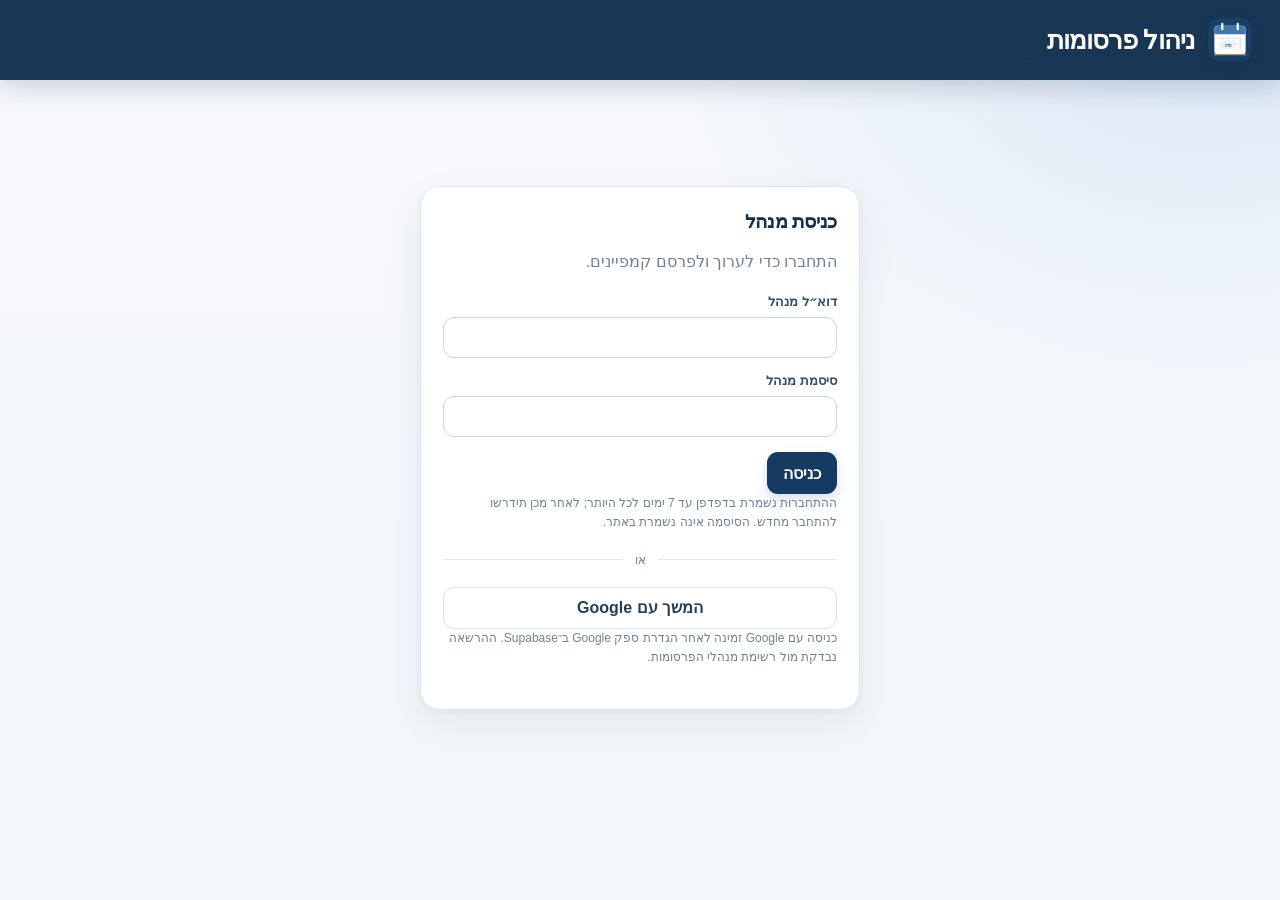
==== commit 161b3dfb: "Publish modern admin navigation" ====
--- a/admin/index.html
+++ b/admin/index.html
@@ -1,2 +1,2 @@
-<!doctype html><html lang="he" dir="rtl"><head><meta charset="utf-8"><meta name="viewport" content="width=device-width,initial-scale=1"><meta name="theme-color" content="#f3f6fa"><title>ניהול פרסומות · לוח חב״ד</title><link rel="stylesheet" href="./admin.css?v=release-084"><script defer src="./config.js"></script><script defer src="./backend.js?v=release-084"></script><script defer src="./manager-settings.js"></script><script defer src="./admin.js?v=release-084"></script></head><body><header><div><small>לוח חב״ד</small><h1>ניהול פרסומות</h1></div><button id="logout" class="outline" hidden>יציאה</button></header><main><p id="message" role="status" aria-live="polite"></p><section id="auth-loading" class="card auth-loading" role="status" aria-live="polite"><span class="loading-spinner" aria-hidden="true"></span><span>בודק התחברות מאובטחת…</span></section><section id="login-panel" class="card narrow" hidden><h2>כניסת מנהל</h2><p>התחברו כדי לערוך ולפרסם קמפיינים.</p><form id="login-form" autocomplete="off"><label>דוא״ל מנהל<input id="email" type="email" autocomplete="off" required></label><label>סיסמת מנהל<input id="password" type="password" autocomplete="off" required maxlength="1024"></label><button class="primary" type="submit">כניסה</button></form><p class="hint">ההתחברות נשמרת בדפדפן עד 7 ימים לכל היותר; לאחר מכן תידרשו להתחבר מחדש. הסיסמה אינה נשמרת באתר.</p><div class="login-divider"><span>או</span></div><button id="google-login" class="google-button" type="button">המשך עם Google</button><p class="hint">כניסה עם Google זמינה לאחר הגדרת ספק Google ב־Supabase. ההרשאה נבדקת מול רשימת מנהלי הפרסומות.</p></section><section id="workspace" hidden><div class="toolbar"><div><h2 id="section-title">באנרים מתחלפים</h2><a id="feed" target="_blank" rel="noopener">פתיחת הפיד הציבורי ↗</a></div><button id="create" class="primary">＋ הוספת באנר</button></div><nav class="placement-nav" aria-label="סוג פרסומת"><button id="tab-banner" aria-pressed="true">באנרים <span id="count-banner" class="count">0</span></button><button id="tab-popup" aria-pressed="false">פופאפים <span id="count-popup" class="count">0</span></button></nav><p id="placement-help" class="section-help">הוסיפו מספר באנרים נפרדים. כל באנר נשמר עם מדיה, קישור ותזמון משלו.</p><section id="rotation-panel" class="card rotation-panel"><div><h3>מרווח החלפת באנרים</h3><p id="rotation-help" class="hint">המרווח נשמר בשרת ומשותף למנהלים. האפליקציה המעודכנת טוענת אותו בכל פתיחה. נדרשת מיגרציית הפרסומות החדשה.</p></div><form id="rotation-form"><label>שניות בין באנרים<input id="rotation-seconds" type="number" min="5" max="300" step="1" required value="12" aria-describedby="rotation-help"></label><button type="submit" class="outline">שמירת המרווח</button><button id="export-rotation" type="button">ייצוא הגדרה</button></form><p id="rotation-status" class="hint" role="status"></p></section><section id="clicks-panel" class="card clicks-panel" aria-labelledby="clicks-title"><div class="clicks-heading"><h3 id="clicks-title">לחיצות על פרסומות</h3><div class="clicks-actions"><span class="hint">30 הימים האחרונים</span><button id="clicks-refresh" type="button" class="outline">רענון נתונים</button></div></div><p id="clicks-status" class="hint" role="status">נתוני הקליקים זמינים לאחר התקנת מיגרציית הפרסומות.</p><div id="clicks-totals" class="click-totals" hidden></div><div id="clicks-campaigns" class="click-campaigns"></div></section><section id="push-panel" class="card push-panel" aria-labelledby="push-title"><div><h3 id="push-title">שליחת הודעת פוש</h3><p class="hint">ההודעה כוללת כותרת ותוכן, ונשלחת למכשירים שאישרו התראות. אפשר לפתוח מסך באפליקציה או קישור HTTPS.</p></div><form id="push-form"><label>כותרת ההתראה<input id="push-title-input" maxlength="80" required></label><label>תוכן ההודעה<textarea id="push-body-input" maxlength="240" rows="3" required></textarea></label><label>לאן לפתוח<select id="push-destination"><option value="calendar">לוח שנה</option><option value="events">אירועים</option><option value="study">שיעורים</option><option value="siddur">סידור</option><option value="times">זמני היום</option><option value="url">קישור HTTPS חיצוני</option></select></label><label id="push-url-field" hidden>כתובת HTTPS<input id="push-url" type="url" dir="ltr" placeholder="https://" maxlength="2048"></label><button type="submit" class="primary">שליחה לכל המשתמשים…</button></form><p id="push-status" class="hint" role="status"></p></section><div class="layout"><section class="card campaign-panel"><label>סינון לפי מצב<select id="filter"><option value="all">כל הקמפיינים</option><option value="draft">טיוטות</option><option value="live">פעילים עכשיו</option><option value="scheduled">מתוזמנים</option><option value="paused">מושהים</option><option value="expired">הסתיימו</option></select></label><div id="list"></div></section><section id="editor" class="card" hidden><div class="editor-heading"><h2 id="editor-title">קמפיין חדש</h2><span id="status" class="badge"></span></div><p id="shared-notice" class="shared-notice" hidden>קמפיין קיים זה מוצג גם כבאנר וגם כפופאפ. העריכה תשפיע על שניהם; שני המיקומים והמדיה נשמרים. ליצירת תוכן נפרד השתמשו בכפתור ההוספה.</p><form id="campaign-form"><label>כותרת<input name="title" required maxlength="160"></label><label>טקסט משלים<textarea name="body" maxlength="3000" rows="3"></textarea></label><label>קישור ליעד HTTPS<input name="url" type="url" dir="ltr" placeholder="https://"></label><div class="upload-row"><label>העלאת תמונה או GIF מונפש<input id="image-file" type="file" accept="image/png,image/jpeg,image/webp,image/gif"></label><button id="clear-image" type="button" class="outline">הסרת תמונה</button></div><label>כתובת תמונה HTTPS<input name="imageUrl" type="url" dir="ltr" placeholder="https://"></label><div id="popup-duration"><label>סגירה אוטומטית לאחר (שניות)<input name="popupSeconds" type="number" min="1" max="15" step="1" required value="5"></label><p class="hint">1–15 שניות, ברירת מחדל 5. אפשר לסגור בכל רגע.</p></div><div id="video-fields"><div class="upload-row"><label>העלאת וידאו קצר לפופאפ<input id="video-file" type="file" accept="video/mp4,video/webm"></label><button id="clear-video" type="button" class="outline">הסרת וידאו</button></div><label>כתובת וידאו לפופאפ HTTPS<input name="videoUrl" type="url" dir="ltr" placeholder="https://…/video.mp4"></label></div><p id="media-help" class="hint">תמונה לבאנר ולפופאפ; וידאו MP4/WebM עד 60 שניות לפופאפ. ניתן להעלות תמונה (PNG/JPEG/WebP/GIF עד 8MB) וסרטון (MP4/WebM עד 30MB), או להזין כתובת HTTPS קיימת. העלאה מחליפה את המדיה בטופס; השינוי מתפרסם רק בשמירה. הסרטון מתחיל רק בלחיצה וניתן לסגור בכל רגע.</p><div class="dates"><label>תחילת תצוגה<input name="starts" type="datetime-local"></label><label>סיום תצוגה<input name="ends" type="datetime-local"></label></div><p class="hint" id="timezone"></p><label>מצב הקמפיין<select name="status"><option value="draft">טיוטה — לא מוצג</option><option value="active">פעיל — לפי התזמון</option><option value="paused">מושהה — לא מוצג</option></select></label><div class="actions"><button type="submit" class="primary">שמירת הקמפיין</button><button type="button" id="pause" class="outline">השהיה</button><button type="button" id="activate" class="outline">הפעלה</button><button type="button" id="delete" class="danger">מחיקה</button></div></form></section><aside class="card preview-panel"><h2>תצוגה מקדימה</h2><p class="hint">התצוגה מתעדכנת בזמן העריכה. רק שמירה מפרסמת את השינויים.</p><section id="banner-preview-section"><h3>באנר</h3><p class="hint">באפליקציה אזור הבאנר ביחס 5:1. מומלץ להכין תמונה ביחס הזה (למשל 1500×300) כדי למלא את האזור; התמונה נשמרת בשלמותה ללא חיתוך.</p><div id="banner-preview" class="preview banner-preview"></div></section><section id="popup-preview-section" hidden><h3>פופאפ</h3><div id="popup-preview" class="preview popup-preview"></div></section><p id="media-warning" class="hint" role="status"></p></aside></div></section></main></body></html>
+<!doctype html><html lang="he" dir="rtl"><head><meta charset="utf-8"><meta name="viewport" content="width=device-width,initial-scale=1"><meta name="theme-color" content="#163b62"><title>ניהול פרסומות · לוח חב״ד</title><link rel="stylesheet" href="./admin.css?v=release-085"><script defer src="./config.js"></script><script defer src="./backend.js?v=release-084"></script><script defer src="./manager-settings.js"></script><script defer src="./admin.js?v=release-085"></script></head><body><header><div><svg class="brand-logo" viewBox="0 0 256 256" role="img" aria-label="לוגו לוח חב״ד"><rect width="256" height="256" rx="54" fill="#173f68"/><rect x="37" y="45" width="182" height="169" rx="22" fill="#fff"/><path d="M37 70a25 25 0 0 1 25-25h132a25 25 0 0 1 25 25v25H37z" fill="#3d78a8"/><path d="M83 34v31M173 34v31" stroke="#fff" stroke-width="13" stroke-linecap="round"/><path d="M57 117h142M57 151h142" stroke="#dce7f0" stroke-width="7"/><path d="M80 115v68M116 115v68M152 115v68M188 115v68" stroke="#dce7f0" stroke-width="7"/><rect x="79" y="137" width="75" height="45" rx="9" fill="#e9f2f8"/><text x="117" y="166" text-anchor="middle" font-family="Arial,sans-serif" font-size="23" font-weight="700" fill="#173f68">770</text><path d="M37 213h182" stroke="#c58a3d" stroke-width="7" stroke-linecap="round"/></svg><h1>ניהול פרסומות</h1></div><button id="logout" class="outline" hidden>יציאה</button></header><main><p id="message" role="status" aria-live="polite"></p><section id="auth-loading" class="card auth-loading" role="status" aria-live="polite"><span class="loading-spinner" aria-hidden="true"></span><span>בודק התחברות מאובטחת…</span></section><section id="login-panel" class="card narrow" hidden><h2>כניסת מנהל</h2><p>התחברו כדי לערוך ולפרסם קמפיינים.</p><form id="login-form" autocomplete="off"><label>דוא״ל מנהל<input id="email" type="email" autocomplete="off" required></label><label>סיסמת מנהל<input id="password" type="password" autocomplete="off" required maxlength="1024"></label><button class="primary" type="submit">כניסה</button></form><p class="hint">ההתחברות נשמרת בדפדפן עד 7 ימים לכל היותר; לאחר מכן תידרשו להתחבר מחדש. הסיסמה אינה נשמרת באתר.</p><div class="login-divider"><span>או</span></div><button id="google-login" class="google-button" type="button">המשך עם Google</button><p class="hint">כניסה עם Google זמינה לאחר הגדרת ספק Google ב־Supabase. ההרשאה נבדקת מול רשימת מנהלי הפרסומות.</p></section><section id="workspace" hidden><div class="toolbar"><div><h2 id="section-title">באנרים מתחלפים</h2><details class="feed-details"><summary>כלים מתקדמים</summary><a id="feed" target="_blank" rel="noopener">פתיחת הפיד הציבורי ↗</a></details></div><button id="create" class="primary">＋ הוספת באנר</button></div><nav class="placement-nav" aria-label="קטגוריית ניהול"><button id="tab-banner" aria-pressed="true"><svg viewBox="0 0 24 24" aria-hidden="true"><rect x="3" y="5" width="18" height="14" rx="2"></rect><path d="M6 10h12M6 14h7"></path></svg><span>באנרים</span><span id="count-banner" class="count">0</span></button><button id="tab-popup" aria-pressed="false"><svg viewBox="0 0 24 24" aria-hidden="true"><rect x="5" y="3" width="14" height="18" rx="3"></rect><path d="M9 7h6M10 17h4"></path></svg><span>פופאפים</span><span id="count-popup" class="count">0</span></button><button id="tab-push" aria-pressed="false"><svg viewBox="0 0 24 24" aria-hidden="true"><path d="M18 9a6 6 0 0 0-12 0c0 7-3 7-3 9h18c0-2-3-2-3-9M10 21h4"></path></svg><span>הודעות פוש</span></button></nav><p id="placement-help" class="section-help">הוסיפו מספר באנרים נפרדים. כל באנר נשמר עם מדיה, קישור ותזמון משלו.</p><section id="rotation-panel" class="card rotation-panel"><div><h3>מרווח החלפת באנרים</h3><p id="rotation-help" class="hint">המרווח נשמר בשרת ומשותף למנהלים. האפליקציה המעודכנת טוענת אותו בכל פתיחה. נדרשת מיגרציית הפרסומות החדשה.</p></div><form id="rotation-form"><label>שניות בין באנרים<input id="rotation-seconds" type="number" min="5" max="300" step="1" required value="12" aria-describedby="rotation-help"></label><button type="submit" class="outline">שמירת המרווח</button><button id="export-rotation" type="button">ייצוא הגדרה</button></form><p id="rotation-status" class="hint" role="status"></p></section><section id="clicks-panel" class="card clicks-panel" aria-labelledby="clicks-title"><div class="clicks-heading"><h3 id="clicks-title">לחיצות על פרסומות</h3><div class="clicks-actions"><span class="hint">30 הימים האחרונים</span><button id="clicks-refresh" type="button" class="outline">רענון נתונים</button></div></div><p id="clicks-status" class="hint" role="status">נתוני הקליקים זמינים לאחר התקנת מיגרציית הפרסומות.</p><div id="clicks-totals" class="click-totals" hidden></div><div id="clicks-campaigns" class="click-campaigns"></div></section><section id="push-panel" class="card push-panel" hidden aria-labelledby="push-title"><div><h3 id="push-title">שליחת הודעת פוש</h3><p class="hint">ההודעה כוללת כותרת ותוכן, ונשלחת למכשירים שאישרו התראות. אפשר לפתוח מסך באפליקציה או קישור HTTPS.</p></div><form id="push-form"><label>כותרת ההתראה<input id="push-title-input" maxlength="80" required></label><label>תוכן ההודעה<textarea id="push-body-input" maxlength="240" rows="3" required></textarea></label><label>לאן לפתוח<select id="push-destination"><option value="calendar">לוח שנה</option><option value="events">אירועים</option><option value="study">שיעורים</option><option value="siddur">סידור</option><option value="times">זמני היום</option><option value="url">קישור HTTPS חיצוני</option></select></label><label id="push-url-field" hidden>כתובת HTTPS<input id="push-url" type="url" dir="ltr" placeholder="https://" maxlength="2048"></label><button type="submit" class="primary">שליחה לכל המשתמשים…</button></form><p id="push-status" class="hint" role="status"></p></section><div id="campaign-layout" class="layout"><section class="card campaign-panel"><label>סינון לפי מצב<select id="filter"><option value="all">כל הקמפיינים</option><option value="draft">טיוטות</option><option value="live">פעילים עכשיו</option><option value="scheduled">מתוזמנים</option><option value="paused">מושהים</option><option value="expired">הסתיימו</option></select></label><div id="list"></div></section><section id="editor" class="card" hidden><div class="editor-heading"><h2 id="editor-title">קמפיין חדש</h2><span id="status" class="badge"></span></div><p id="shared-notice" class="shared-notice" hidden>קמפיין קיים זה מוצג גם כבאנר וגם כפופאפ. העריכה תשפיע על שניהם; שני המיקומים והמדיה נשמרים. ליצירת תוכן נפרד השתמשו בכפתור ההוספה.</p><form id="campaign-form"><label>כותרת<input name="title" required maxlength="160"></label><label>טקסט משלים<textarea name="body" maxlength="3000" rows="3"></textarea></label><label>קישור ליעד HTTPS<input name="url" type="url" dir="ltr" placeholder="https://"></label><div class="upload-row"><label>העלאת תמונה או GIF מונפש<input id="image-file" type="file" accept="image/png,image/jpeg,image/webp,image/gif"></label><button id="clear-image" type="button" class="outline">הסרת תמונה</button></div><label>כתובת תמונה HTTPS<input name="imageUrl" type="url" dir="ltr" placeholder="https://"></label><div id="popup-duration"><label>סגירה אוטומטית לאחר (שניות)<input name="popupSeconds" type="number" min="1" max="15" step="1" required value="5"></label><p class="hint">1–15 שניות, ברירת מחדל 5. אפשר לסגור בכל רגע.</p></div><div id="video-fields"><div class="upload-row"><label>העלאת וידאו קצר לפופאפ<input id="video-file" type="file" accept="video/mp4,video/webm"></label><button id="clear-video" type="button" class="outline">הסרת וידאו</button></div><label>כתובת וידאו לפופאפ HTTPS<input name="videoUrl" type="url" dir="ltr" placeholder="https://…/video.mp4"></label></div><p id="media-help" class="hint">תמונה לבאנר ולפופאפ; וידאו MP4/WebM עד 60 שניות לפופאפ. ניתן להעלות תמונה (PNG/JPEG/WebP/GIF עד 8MB) וסרטון (MP4/WebM עד 30MB), או להזין כתובת HTTPS קיימת. העלאה מחליפה את המדיה בטופס; השינוי מתפרסם רק בשמירה. הסרטון מתחיל רק בלחיצה וניתן לסגור בכל רגע.</p><div class="dates"><label>תחילת תצוגה<input name="starts" type="datetime-local"></label><label>סיום תצוגה<input name="ends" type="datetime-local"></label></div><p class="hint" id="timezone"></p><label>מצב הקמפיין<select name="status"><option value="draft">טיוטה — לא מוצג</option><option value="active">פעיל — לפי התזמון</option><option value="paused">מושהה — לא מוצג</option></select></label><div class="actions"><button type="submit" class="primary">שמירת הקמפיין</button><button type="button" id="pause" class="outline">השהיה</button><button type="button" id="activate" class="outline">הפעלה</button><button type="button" id="delete" class="danger">מחיקה</button></div></form></section><aside class="card preview-panel"><h2>תצוגה מקדימה</h2><p class="hint">התצוגה מתעדכנת בזמן העריכה. רק שמירה מפרסמת את השינויים.</p><section id="banner-preview-section"><h3>באנר</h3><p class="hint">באפליקציה אזור הבאנר ביחס 5:1. מומלץ להכין תמונה ביחס הזה (למשל 1500×300) כדי למלא את האזור; התמונה נשמרת בשלמותה ללא חיתוך.</p><div id="banner-preview" class="preview banner-preview"></div></section><section id="popup-preview-section" hidden><h3>פופאפ</h3><div id="popup-preview" class="preview popup-preview"></div></section><p id="media-warning" class="hint" role="status"></p></aside></div></section></main></body></html>
 
--- a/admin/admin.css
+++ b/admin/admin.css
@@ -222,3 +222,16 @@
 }
 @media(prefers-reduced-motion:reduce){*,*:before,*:after{scroll-behavior:auto!important;transition:none!important}}
 
+
+/* Refined admin workspace */
+:root{--navy:#163b62;--navy-strong:#102d4b;--blue-soft:#eaf2fb;--line:#e2e8f0;--muted:#718096;--shadow:0 14px 38px rgba(28,48,73,.075),0 2px 7px rgba(28,48,73,.035);--radius:20px}
+html,body{background:#f6f8fb}body{background:radial-gradient(ellipse at 94% 0%,rgba(205,224,244,.72),transparent 34rem),linear-gradient(180deg,#f7f9fc,#f3f6fa 55rem)}
+header{padding:18px max(28px,calc((100vw - 1500px)/2));background:rgba(19,49,79,.97);color:#fff;border:0;box-shadow:0 8px 26px rgba(14,39,66,.18)}header>div{gap:14px}header .brand-logo{display:block;width:44px;height:44px;flex:none;border-radius:12px;box-shadow:0 3px 10px rgba(0,0,0,.17)}header h1{font-size:clamp(20px,2vw,26px);letter-spacing:-.035em}header .outline{border-color:rgba(255,255,255,.32);background:rgba(255,255,255,.1);color:#fff}
+main{width:min(1500px,100%);padding-top:34px}#workspace{max-width:1460px;margin-inline:auto}.toolbar{align-items:flex-end;margin-bottom:22px}.toolbar h2{font-size:clamp(24px,3vw,32px);font-weight:800;letter-spacing:-.04em}#feed{color:#526d89;font-weight:600}.toolbar>.primary{min-height:48px;padding:12px 20px;border-radius:14px}
+.feed-details{position:relative;width:max-content;max-width:100%;font-size:12px}.feed-details summary{color:#77899a;cursor:pointer;list-style:none}.feed-details summary::-webkit-details-marker{display:none}.feed-details summary:after{content:"⌄";margin-inline-start:6px}.feed-details[open]{z-index:5}.feed-details>a{display:block;max-width:min(88vw,520px);margin-top:8px;padding:10px 12px;border:1px solid var(--line);border-radius:10px;background:#fff;box-shadow:var(--shadow);overflow-wrap:anywhere}
+.placement-nav{display:grid;grid-template-columns:repeat(3,minmax(0,1fr));gap:10px;width:min(780px,100%);padding:0;border:0;border-radius:0;background:transparent}.placement-nav button{display:flex;align-items:center;justify-content:flex-start;gap:12px;min-height:72px;padding:14px 18px;border:1px solid #e0e7ef;border-radius:17px;background:rgba(255,255,255,.78);color:#526980;text-align:start;box-shadow:0 3px 10px rgba(25,51,77,.035)}.placement-nav button svg{width:23px;height:23px;flex:none;fill:none;stroke:currentColor;stroke-width:1.8;stroke-linecap:round;stroke-linejoin:round}.placement-nav button span:nth-of-type(1){font-size:15px;font-weight:800}.placement-nav button[aria-pressed=true]{position:relative;border-color:#b5cbe0;background:#fff;color:var(--navy);box-shadow:0 9px 24px rgba(31,70,106,.1)}.placement-nav button[aria-pressed=true]:after{position:absolute;inset-inline:16px;bottom:-1px;height:3px;border-radius:4px 4px 0 0;background:#3977aa;content:""}.count{margin-inline-start:auto;padding:4px 9px;background:#eef3f8;color:#526980;font-size:12px}.placement-nav button[aria-pressed=true] .count{background:#e7f0f9;color:#28577f}.section-help{max-width:780px;margin:14px 0 22px;color:#65788c;font-size:14px}
+.card{border-color:#e1e8f0;border-radius:20px;box-shadow:var(--shadow)}.rotation-panel,.clicks-panel{background:#fff}.rotation-panel h3,.clicks-heading h3{font-size:17px;font-weight:800}
+.push-panel{position:relative;grid-template-columns:minmax(230px,.72fr) minmax(400px,1.45fr);gap:22px 34px;margin-top:4px;padding:30px;border:1px solid #d9e6f2;background:linear-gradient(135deg,#fff 0%,#f7fbff 62%,#edf5fc 100%);box-shadow:0 18px 46px rgba(26,62,98,.10)}.push-panel:before{position:absolute;inset-block:18px;inset-inline-start:0;width:4px;border-radius:0 5px 5px 0;background:#4c84b2;content:""}.push-panel>div{padding:5px 8px 0 0}.push-panel h3{font-size:22px;font-weight:850;letter-spacing:-.025em;color:#183b5e}.push-panel>div:after{display:block;width:42px;height:3px;margin-top:18px;border-radius:4px;background:#c9dced;content:""}.push-panel .hint{font-size:14px;line-height:1.8}.push-panel form{gap:0 18px}.push-panel form label{font-size:13px;color:#415a72}.push-panel form textarea{min-height:110px}.push-panel form button{min-height:48px;margin-top:5px;padding-inline:23px;border-radius:13px;font-size:15px}.push-panel #push-status{padding:0 2px;font-weight:700}
+.layout{gap:20px}.campaign-panel,.preview-panel,#editor{background:rgba(255,255,255,.94)}.campaign-panel>label{font-size:12px}.campaign-row{padding:16px;border-radius:15px}.campaign-row:hover{border-color:#bbcede;background:#f8fbfe;box-shadow:0 5px 16px rgba(34,67,99,.07)}.campaign-row.selected{border-color:#7ca2c3;background:#f1f7fc}.preview-panel{border-top:3px solid #d8e5f1}.editor-heading h2{font-size:21px}
+@media(max-width:860px){header{padding:14px 18px}main{padding-top:24px}.push-panel{grid-template-columns:1fr;padding:23px}.push-panel>div:after{margin-top:12px}}
+@media(max-width:600px){header{padding:12px 14px}header .brand-logo{width:38px;height:38px;border-radius:11px}main{padding:18px 12px 38px}.toolbar{align-items:stretch}.toolbar>.primary{min-height:46px}.placement-nav{grid-template-columns:repeat(3,minmax(0,1fr));gap:6px}.placement-nav button{min-height:68px;flex-direction:column;justify-content:center;gap:5px;padding:8px 4px;border-radius:14px}.placement-nav button svg{width:20px;height:20px}.placement-nav button span:nth-of-type(1){font-size:11px;white-space:nowrap}.count{margin:0;padding:1px 7px;font-size:10px}.placement-nav button[aria-pressed=true]:after{inset-inline:8px}.push-panel{gap:15px;padding:20px 17px}.push-panel h3{font-size:20px}.push-panel form{grid-template-columns:1fr}.push-panel form label,.push-panel form button{grid-column:1}.push-panel form button{width:100%}}
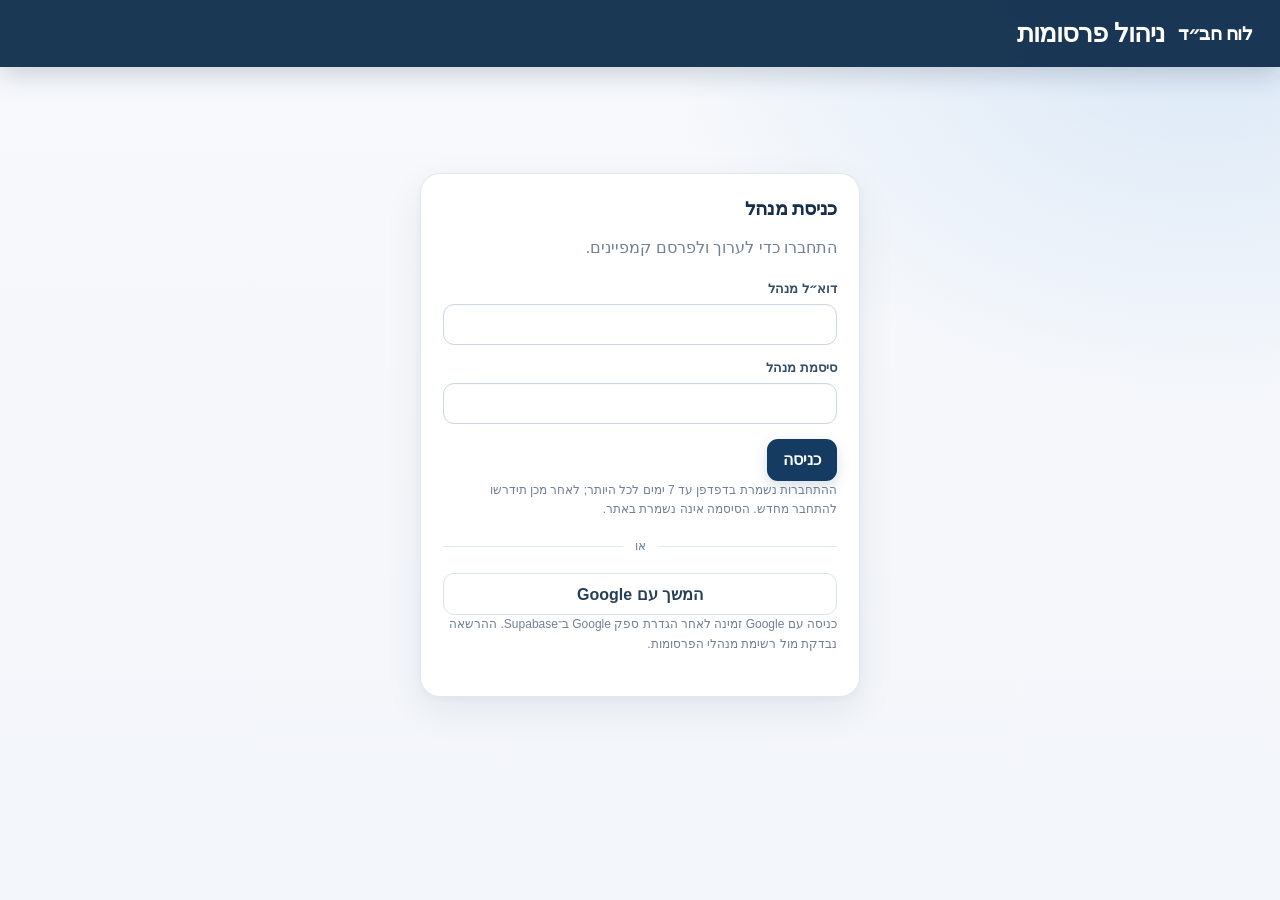
==== commit 1f0e6014: "Publish popup specs and separate campaign stats" ====
--- a/admin/index.html
+++ b/admin/index.html
@@ -1,2 +1,2 @@
-<!doctype html><html lang="he" dir="rtl"><head><meta charset="utf-8"><meta name="viewport" content="width=device-width,initial-scale=1"><meta name="theme-color" content="#163b62"><title>ניהול פרסומות · לוח חב״ד</title><link rel="stylesheet" href="./admin.css?v=release-085"><script defer src="./config.js"></script><script defer src="./backend.js?v=release-084"></script><script defer src="./manager-settings.js"></script><script defer src="./admin.js?v=release-085"></script></head><body><header><div><svg class="brand-logo" viewBox="0 0 256 256" role="img" aria-label="לוגו לוח חב״ד"><rect width="256" height="256" rx="54" fill="#173f68"/><rect x="37" y="45" width="182" height="169" rx="22" fill="#fff"/><path d="M37 70a25 25 0 0 1 25-25h132a25 25 0 0 1 25 25v25H37z" fill="#3d78a8"/><path d="M83 34v31M173 34v31" stroke="#fff" stroke-width="13" stroke-linecap="round"/><path d="M57 117h142M57 151h142" stroke="#dce7f0" stroke-width="7"/><path d="M80 115v68M116 115v68M152 115v68M188 115v68" stroke="#dce7f0" stroke-width="7"/><rect x="79" y="137" width="75" height="45" rx="9" fill="#e9f2f8"/><text x="117" y="166" text-anchor="middle" font-family="Arial,sans-serif" font-size="23" font-weight="700" fill="#173f68">770</text><path d="M37 213h182" stroke="#c58a3d" stroke-width="7" stroke-linecap="round"/></svg><h1>ניהול פרסומות</h1></div><button id="logout" class="outline" hidden>יציאה</button></header><main><p id="message" role="status" aria-live="polite"></p><section id="auth-loading" class="card auth-loading" role="status" aria-live="polite"><span class="loading-spinner" aria-hidden="true"></span><span>בודק התחברות מאובטחת…</span></section><section id="login-panel" class="card narrow" hidden><h2>כניסת מנהל</h2><p>התחברו כדי לערוך ולפרסם קמפיינים.</p><form id="login-form" autocomplete="off"><label>דוא״ל מנהל<input id="email" type="email" autocomplete="off" required></label><label>סיסמת מנהל<input id="password" type="password" autocomplete="off" required maxlength="1024"></label><button class="primary" type="submit">כניסה</button></form><p class="hint">ההתחברות נשמרת בדפדפן עד 7 ימים לכל היותר; לאחר מכן תידרשו להתחבר מחדש. הסיסמה אינה נשמרת באתר.</p><div class="login-divider"><span>או</span></div><button id="google-login" class="google-button" type="button">המשך עם Google</button><p class="hint">כניסה עם Google זמינה לאחר הגדרת ספק Google ב־Supabase. ההרשאה נבדקת מול רשימת מנהלי הפרסומות.</p></section><section id="workspace" hidden><div class="toolbar"><div><h2 id="section-title">באנרים מתחלפים</h2><details class="feed-details"><summary>כלים מתקדמים</summary><a id="feed" target="_blank" rel="noopener">פתיחת הפיד הציבורי ↗</a></details></div><button id="create" class="primary">＋ הוספת באנר</button></div><nav class="placement-nav" aria-label="קטגוריית ניהול"><button id="tab-banner" aria-pressed="true"><svg viewBox="0 0 24 24" aria-hidden="true"><rect x="3" y="5" width="18" height="14" rx="2"></rect><path d="M6 10h12M6 14h7"></path></svg><span>באנרים</span><span id="count-banner" class="count">0</span></button><button id="tab-popup" aria-pressed="false"><svg viewBox="0 0 24 24" aria-hidden="true"><rect x="5" y="3" width="14" height="18" rx="3"></rect><path d="M9 7h6M10 17h4"></path></svg><span>פופאפים</span><span id="count-popup" class="count">0</span></button><button id="tab-push" aria-pressed="false"><svg viewBox="0 0 24 24" aria-hidden="true"><path d="M18 9a6 6 0 0 0-12 0c0 7-3 7-3 9h18c0-2-3-2-3-9M10 21h4"></path></svg><span>הודעות פוש</span></button></nav><p id="placement-help" class="section-help">הוסיפו מספר באנרים נפרדים. כל באנר נשמר עם מדיה, קישור ותזמון משלו.</p><section id="rotation-panel" class="card rotation-panel"><div><h3>מרווח החלפת באנרים</h3><p id="rotation-help" class="hint">המרווח נשמר בשרת ומשותף למנהלים. האפליקציה המעודכנת טוענת אותו בכל פתיחה. נדרשת מיגרציית הפרסומות החדשה.</p></div><form id="rotation-form"><label>שניות בין באנרים<input id="rotation-seconds" type="number" min="5" max="300" step="1" required value="12" aria-describedby="rotation-help"></label><button type="submit" class="outline">שמירת המרווח</button><button id="export-rotation" type="button">ייצוא הגדרה</button></form><p id="rotation-status" class="hint" role="status"></p></section><section id="clicks-panel" class="card clicks-panel" aria-labelledby="clicks-title"><div class="clicks-heading"><h3 id="clicks-title">לחיצות על פרסומות</h3><div class="clicks-actions"><span class="hint">30 הימים האחרונים</span><button id="clicks-refresh" type="button" class="outline">רענון נתונים</button></div></div><p id="clicks-status" class="hint" role="status">נתוני הקליקים זמינים לאחר התקנת מיגרציית הפרסומות.</p><div id="clicks-totals" class="click-totals" hidden></div><div id="clicks-campaigns" class="click-campaigns"></div></section><section id="push-panel" class="card push-panel" hidden aria-labelledby="push-title"><div><h3 id="push-title">שליחת הודעת פוש</h3><p class="hint">ההודעה כוללת כותרת ותוכן, ונשלחת למכשירים שאישרו התראות. אפשר לפתוח מסך באפליקציה או קישור HTTPS.</p></div><form id="push-form"><label>כותרת ההתראה<input id="push-title-input" maxlength="80" required></label><label>תוכן ההודעה<textarea id="push-body-input" maxlength="240" rows="3" required></textarea></label><label>לאן לפתוח<select id="push-destination"><option value="calendar">לוח שנה</option><option value="events">אירועים</option><option value="study">שיעורים</option><option value="siddur">סידור</option><option value="times">זמני היום</option><option value="url">קישור HTTPS חיצוני</option></select></label><label id="push-url-field" hidden>כתובת HTTPS<input id="push-url" type="url" dir="ltr" placeholder="https://" maxlength="2048"></label><button type="submit" class="primary">שליחה לכל המשתמשים…</button></form><p id="push-status" class="hint" role="status"></p></section><div id="campaign-layout" class="layout"><section class="card campaign-panel"><label>סינון לפי מצב<select id="filter"><option value="all">כל הקמפיינים</option><option value="draft">טיוטות</option><option value="live">פעילים עכשיו</option><option value="scheduled">מתוזמנים</option><option value="paused">מושהים</option><option value="expired">הסתיימו</option></select></label><div id="list"></div></section><section id="editor" class="card" hidden><div class="editor-heading"><h2 id="editor-title">קמפיין חדש</h2><span id="status" class="badge"></span></div><p id="shared-notice" class="shared-notice" hidden>קמפיין קיים זה מוצג גם כבאנר וגם כפופאפ. העריכה תשפיע על שניהם; שני המיקומים והמדיה נשמרים. ליצירת תוכן נפרד השתמשו בכפתור ההוספה.</p><form id="campaign-form"><label>כותרת<input name="title" required maxlength="160"></label><label>טקסט משלים<textarea name="body" maxlength="3000" rows="3"></textarea></label><label>קישור ליעד HTTPS<input name="url" type="url" dir="ltr" placeholder="https://"></label><div class="upload-row"><label>העלאת תמונה או GIF מונפש<input id="image-file" type="file" accept="image/png,image/jpeg,image/webp,image/gif"></label><button id="clear-image" type="button" class="outline">הסרת תמונה</button></div><label>כתובת תמונה HTTPS<input name="imageUrl" type="url" dir="ltr" placeholder="https://"></label><div id="popup-duration"><label>סגירה אוטומטית לאחר (שניות)<input name="popupSeconds" type="number" min="1" max="15" step="1" required value="5"></label><p class="hint">1–15 שניות, ברירת מחדל 5. אפשר לסגור בכל רגע.</p></div><div id="video-fields"><div class="upload-row"><label>העלאת וידאו קצר לפופאפ<input id="video-file" type="file" accept="video/mp4,video/webm"></label><button id="clear-video" type="button" class="outline">הסרת וידאו</button></div><label>כתובת וידאו לפופאפ HTTPS<input name="videoUrl" type="url" dir="ltr" placeholder="https://…/video.mp4"></label></div><p id="media-help" class="hint">תמונה לבאנר ולפופאפ; וידאו MP4/WebM עד 60 שניות לפופאפ. ניתן להעלות תמונה (PNG/JPEG/WebP/GIF עד 8MB) וסרטון (MP4/WebM עד 30MB), או להזין כתובת HTTPS קיימת. העלאה מחליפה את המדיה בטופס; השינוי מתפרסם רק בשמירה. הסרטון מתחיל רק בלחיצה וניתן לסגור בכל רגע.</p><div class="dates"><label>תחילת תצוגה<input name="starts" type="datetime-local"></label><label>סיום תצוגה<input name="ends" type="datetime-local"></label></div><p class="hint" id="timezone"></p><label>מצב הקמפיין<select name="status"><option value="draft">טיוטה — לא מוצג</option><option value="active">פעיל — לפי התזמון</option><option value="paused">מושהה — לא מוצג</option></select></label><div class="actions"><button type="submit" class="primary">שמירת הקמפיין</button><button type="button" id="pause" class="outline">השהיה</button><button type="button" id="activate" class="outline">הפעלה</button><button type="button" id="delete" class="danger">מחיקה</button></div></form></section><aside class="card preview-panel"><h2>תצוגה מקדימה</h2><p class="hint">התצוגה מתעדכנת בזמן העריכה. רק שמירה מפרסמת את השינויים.</p><section id="banner-preview-section"><h3>באנר</h3><p class="hint">באפליקציה אזור הבאנר ביחס 5:1. מומלץ להכין תמונה ביחס הזה (למשל 1500×300) כדי למלא את האזור; התמונה נשמרת בשלמותה ללא חיתוך.</p><div id="banner-preview" class="preview banner-preview"></div></section><section id="popup-preview-section" hidden><h3>פופאפ</h3><div id="popup-preview" class="preview popup-preview"></div></section><p id="media-warning" class="hint" role="status"></p></aside></div></section></main></body></html>
+<!doctype html><html lang="he" dir="rtl"><head><meta charset="utf-8"><meta name="viewport" content="width=device-width,initial-scale=1"><meta name="theme-color" content="#163b62"><title>ניהול פרסומות · לוח חב״ד</title><link rel="stylesheet" href="./admin.css?v=release-087"><script defer src="./config.js"></script><script defer src="./backend.js?v=release-084"></script><script defer src="./manager-settings.js"></script><script defer src="./admin.js?v=release-087"></script></head><body><header><div><span class="brand-wordmark">לוח חב״ד</span><h1>ניהול פרסומות</h1></div><button id="logout" class="outline" hidden>יציאה</button></header><main><p id="message" role="status" aria-live="polite"></p><section id="auth-loading" class="card auth-loading" role="status" aria-live="polite"><span class="loading-spinner" aria-hidden="true"></span><span>בודק התחברות מאובטחת…</span></section><section id="login-panel" class="card narrow" hidden><h2>כניסת מנהל</h2><p>התחברו כדי לערוך ולפרסם קמפיינים.</p><form id="login-form" autocomplete="off"><label>דוא״ל מנהל<input id="email" type="email" autocomplete="off" required></label><label>סיסמת מנהל<input id="password" type="password" autocomplete="off" required maxlength="1024"></label><button class="primary" type="submit">כניסה</button></form><p class="hint">ההתחברות נשמרת בדפדפן עד 7 ימים לכל היותר; לאחר מכן תידרשו להתחבר מחדש. הסיסמה אינה נשמרת באתר.</p><div class="login-divider"><span>או</span></div><button id="google-login" class="google-button" type="button">המשך עם Google</button><p class="hint">כניסה עם Google זמינה לאחר הגדרת ספק Google ב־Supabase. ההרשאה נבדקת מול רשימת מנהלי הפרסומות.</p></section><section id="workspace" hidden><div class="toolbar"><div><h2 id="section-title">באנרים מתחלפים</h2><details class="feed-details"><summary>כלים מתקדמים</summary><a id="feed" target="_blank" rel="noopener">פתיחת הפיד הציבורי ↗</a></details></div><button id="create" class="primary">＋ הוספת באנר</button></div><nav class="placement-nav" aria-label="קטגוריית ניהול"><button id="tab-banner" aria-pressed="true"><svg viewBox="0 0 24 24" aria-hidden="true"><rect x="3" y="5" width="18" height="14" rx="2"></rect><path d="M6 10h12M6 14h7"></path></svg><span>באנרים</span><span id="count-banner" class="count">0</span></button><button id="tab-popup" aria-pressed="false"><svg viewBox="0 0 24 24" aria-hidden="true"><rect x="5" y="3" width="14" height="18" rx="3"></rect><path d="M9 7h6M10 17h4"></path></svg><span>פופאפים</span><span id="count-popup" class="count">0</span></button><button id="tab-push" aria-pressed="false"><svg viewBox="0 0 24 24" aria-hidden="true"><path d="M18 9a6 6 0 0 0-12 0c0 7-3 7-3 9h18c0-2-3-2-3-9M10 21h4"></path></svg><span>הודעות פוש</span></button></nav><p id="placement-help" class="section-help">הוסיפו מספר באנרים נפרדים. כל באנר נשמר עם מדיה, קישור ותזמון משלו.</p><details id="rotation-details" class="secondary-details"><summary>הגדרות תצוגה לבאנרים</summary><section id="rotation-panel" class="card rotation-panel"><div><h3>מרווח החלפת באנרים</h3><p id="rotation-help" class="hint">המרווח נשמר בשרת ומשותף למנהלים. האפליקציה המעודכנת טוענת אותו בכל פתיחה. נדרשת מיגרציית הפרסומות החדשה.</p></div><form id="rotation-form"><label>שניות בין באנרים<input id="rotation-seconds" type="number" min="5" max="300" step="1" required value="12" aria-describedby="rotation-help"></label><button type="submit" class="outline">שמירת המרווח</button><button id="export-rotation" type="button">ייצוא הגדרה</button></form><p id="rotation-status" class="hint" role="status"></p></section></details><details id="clicks-details" class="secondary-details"><summary id="clicks-summary">נתוני לחיצות על באנרים <span>30 הימים האחרונים</span></summary><section id="clicks-panel" class="card clicks-panel" aria-labelledby="clicks-title"><div class="clicks-heading"><h3 id="clicks-title">לחיצות על פרסומות</h3><div class="clicks-actions"><span class="hint">30 הימים האחרונים</span><button id="clicks-refresh" type="button" class="outline">רענון נתונים</button></div></div><p id="clicks-status" class="hint" role="status">נתוני הקליקים זמינים לאחר התקנת מיגרציית הפרסומות.</p><div id="clicks-totals" class="click-totals" hidden></div><div id="clicks-campaigns" class="click-campaigns"></div></section></details><section id="push-panel" class="card push-panel" hidden aria-labelledby="push-title"><div><h3 id="push-title">שליחת הודעת פוש</h3><p class="hint">ההודעה כוללת כותרת ותוכן, ונשלחת למכשירים שאישרו התראות. אפשר לפתוח מסך באפליקציה או קישור HTTPS.</p></div><form id="push-form"><label>כותרת ההתראה<input id="push-title-input" maxlength="80" required></label><label>תוכן ההודעה<textarea id="push-body-input" maxlength="240" rows="3" required></textarea></label><label>לאן לפתוח<select id="push-destination"><option value="calendar">לוח שנה</option><option value="events">אירועים</option><option value="study">שיעורים</option><option value="siddur">סידור</option><option value="times">זמני היום</option><option value="url">קישור HTTPS חיצוני</option></select></label><label id="push-url-field" hidden>כתובת HTTPS<input id="push-url" type="url" dir="ltr" placeholder="https://" maxlength="2048"></label><button type="submit" class="primary">שליחה לכל המשתמשים…</button></form><p id="push-status" class="hint" role="status"></p></section><div id="campaign-layout" class="layout"><section class="card campaign-panel"><label>סינון לפי מצב<select id="filter"><option value="all">כל הקמפיינים</option><option value="draft">טיוטות</option><option value="live">פעילים עכשיו</option><option value="scheduled">מתוזמנים</option><option value="paused">מושהים</option><option value="expired">הסתיימו</option></select></label><div id="list"></div></section><section id="editor-empty" class="card empty-state"><span class="empty-icon" aria-hidden="true">✦</span><h2>ניהול פשוט ומסודר</h2><p>בחרו קמפיין מהרשימה כדי לערוך אותו, או השתמשו בכפתור יצירת קמפיין למעלה.</p></section><section id="editor" class="card" hidden><div class="editor-heading"><h2 id="editor-title">קמפיין חדש</h2><span id="status" class="badge"></span></div><p id="shared-notice" class="shared-notice" hidden>קמפיין קיים זה מוצג גם כבאנר וגם כפופאפ. העריכה תשפיע על שניהם; שני המיקומים והמדיה נשמרים. ליצירת תוכן נפרד השתמשו בכפתור ההוספה.</p><form id="campaign-form"><label>כותרת<input name="title" required maxlength="160"></label><label>טקסט משלים<textarea name="body" maxlength="3000" rows="3"></textarea></label><label>קישור ליעד HTTPS<input name="url" type="url" dir="ltr" placeholder="https://"></label><div class="upload-row"><label>העלאת תמונה או GIF מונפש<input id="image-file" type="file" accept="image/png,image/jpeg,image/webp,image/gif"></label><button id="clear-image" type="button" class="outline">הסרת תמונה</button></div><label>כתובת תמונה HTTPS<input name="imageUrl" type="url" dir="ltr" placeholder="https://"></label><div id="popup-duration"><label>סגירה אוטומטית לאחר (שניות)<input name="popupSeconds" type="number" min="1" max="15" step="1" required value="5"></label><p class="hint">1–15 שניות, ברירת מחדל 5. אפשר לסגור בכל רגע.</p></div><div id="video-fields"><div class="upload-row"><label>העלאת וידאו קצר לפופאפ<input id="video-file" type="file" accept="video/mp4,video/webm"></label><button id="clear-video" type="button" class="outline">הסרת וידאו</button></div><label>כתובת וידאו לפופאפ HTTPS<input name="videoUrl" type="url" dir="ltr" placeholder="https://…/video.mp4"></label></div><p id="media-help" class="hint">תמונה לבאנר ולפופאפ; וידאו MP4/WebM עד 60 שניות לפופאפ. ניתן להעלות תמונה (PNG/JPEG/WebP/GIF עד 8MB) וסרטון (MP4/WebM עד 30MB), או להזין כתובת HTTPS קיימת. העלאה מחליפה את המדיה בטופס; השינוי מתפרסם רק בשמירה. הסרטון מתחיל רק בלחיצה וניתן לסגור בכל רגע.</p><div class="dates"><label>תחילת תצוגה<input name="starts" type="datetime-local"></label><label>סיום תצוגה<input name="ends" type="datetime-local"></label></div><p class="hint" id="timezone"></p><label>מצב הקמפיין<select name="status"><option value="draft">טיוטה — לא מוצג</option><option value="active">פעיל — לפי התזמון</option><option value="paused">מושהה — לא מוצג</option></select></label><div class="actions"><button type="submit" class="primary">שמירת הקמפיין</button><button type="button" id="pause" class="outline">השהיה</button><button type="button" id="activate" class="outline">הפעלה</button><button type="button" id="delete" class="danger">מחיקה</button></div></form></section><aside id="preview-panel" class="card preview-panel" hidden><h2>תצוגה מקדימה</h2><p class="hint">התצוגה מתעדכנת בזמן העריכה. רק שמירה מפרסמת את השינויים.</p><section id="banner-preview-section"><h3>באנר</h3><p class="hint">באפליקציה אזור הבאנר ביחס 5:1. מומלץ להכין תמונה ביחס הזה (למשל 1500×300) כדי למלא את האזור; התמונה נשמרת בשלמותה ללא חיתוך.</p><div id="banner-preview" class="preview banner-preview"></div></section><section id="popup-preview-section" hidden><h3>פופאפ</h3><div id="popup-preview" class="preview popup-preview"></div></section><p id="media-warning" class="hint" role="status"></p></aside></div></section></main></body></html>
 
--- a/admin/admin.css
+++ b/admin/admin.css
@@ -221,17 +221,127 @@
   .preview-panel{top:auto}
 }
 @media(prefers-reduced-motion:reduce){*,*:before,*:after{scroll-behavior:auto!important;transition:none!important}}
+
+/* Modern admin refresh: clearer hierarchy, calmer surfaces, and distinct work areas. */
+:root{--navy:#163b62;--navy-strong:#102d4b;--blue-soft:#eaf2fb;--line:#e2e8f0;--muted:#718096;--shadow:0 14px 38px rgba(28,48,73,.075),0 2px 7px rgba(28,48,73,.035);--radius:20px}
+html,body{background:#f6f8fb}
+body{background:radial-gradient(ellipse at 94% 0%,rgba(205,224,244,.72),transparent 34rem),linear-gradient(180deg,#f7f9fc,#f3f6fa 55rem)}
+header{padding:18px max(28px,calc((100vw - 1500px)/2));background:rgba(19,49,79,.97);color:#fff;border:0;box-shadow:0 8px 26px rgba(14,39,66,.18)}
+header small{background:rgba(255,255,255,.14);color:#fff;border:1px solid rgba(255,255,255,.18)}
+header .brand-logo{display:block;width:44px;height:44px;flex:none;border-radius:12px;box-shadow:0 3px 10px rgba(0,0,0,.17)}
+header h1{font-size:clamp(20px,2vw,26px);letter-spacing:-.035em}
+header .outline{border-color:rgba(255,255,255,.32);background:rgba(255,255,255,.1);color:#fff}
+main{width:min(1500px,100%);padding-top:34px}
+#workspace{max-width:1460px;margin-inline:auto}
+.toolbar{align-items:flex-end;margin-bottom:22px}
+.toolbar h2{font-size:clamp(24px,3vw,32px);font-weight:800;letter-spacing:-.04em}
+#feed{color:#526d89;font-weight:600}
+.feed-details{position:relative;width:max-content;max-width:100%;font-size:12px}
+.feed-details summary{color:#77899a;cursor:pointer;list-style:none}
+.feed-details summary::-webkit-details-marker{display:none}
+.feed-details summary:after{content:"⌄";margin-inline-start:6px}
+.feed-details[open]{z-index:5}
+.feed-details>a{display:block;max-width:min(88vw,520px);margin-top:8px;padding:10px 12px;border:1px solid var(--line);border-radius:10px;background:#fff;box-shadow:var(--shadow);overflow-wrap:anywhere}
+.toolbar>.primary{min-height:48px;padding:12px 20px;border-radius:14px}
+.placement-nav{display:grid;grid-template-columns:repeat(3,minmax(0,1fr));gap:10px;width:min(780px,100%);padding:0;border:0;border-radius:0;background:transparent}
+.placement-nav button{display:flex;align-items:center;justify-content:flex-start;gap:12px;min-height:72px;padding:14px 18px;border:1px solid #e0e7ef;border-radius:17px;background:rgba(255,255,255,.78);color:#526980;text-align:start;box-shadow:0 3px 10px rgba(25,51,77,.035)}
+.placement-nav button svg{width:23px;height:23px;flex:none;fill:none;stroke:currentColor;stroke-width:1.8;stroke-linecap:round;stroke-linejoin:round}
+.placement-nav button span:nth-of-type(1){font-size:15px;font-weight:800}
+.placement-nav button[aria-pressed=true]{position:relative;border-color:#b5cbe0;background:#fff;color:var(--navy);box-shadow:0 9px 24px rgba(31,70,106,.1)}
+.placement-nav button[aria-pressed=true]:after{position:absolute;inset-inline:16px;bottom:-1px;height:3px;border-radius:4px 4px 0 0;background:#3977aa;content:""}
+.count{margin-inline-start:auto;padding:4px 9px;background:#eef3f8;color:#526980;font-size:12px}
+.placement-nav button[aria-pressed=true] .count{background:#e7f0f9;color:#28577f}
+.section-help{max-width:780px;margin:14px 0 22px;color:#65788c;font-size:14px}
+.card{border-color:#e1e8f0;border-radius:20px;box-shadow:var(--shadow)}
+.rotation-panel,.clicks-panel{background:#fff}
+.rotation-panel h3,.clicks-heading h3{font-size:17px;font-weight:800}
+.push-panel{position:relative;grid-template-columns:minmax(230px,.72fr) minmax(400px,1.45fr);gap:22px 34px;margin-top:4px;padding:30px;border:1px solid #d9e6f2;background:linear-gradient(135deg,#fff 0%,#f7fbff 62%,#edf5fc 100%);box-shadow:0 18px 46px rgba(26,62,98,.10)}
+.push-panel:before{position:absolute;inset-block:18px;inset-inline-start:0;width:4px;border-radius:0 5px 5px 0;background:#4c84b2;content:""}
+.push-panel>div{padding:5px 8px 0 0}
+.push-panel h3{font-size:22px;font-weight:850;letter-spacing:-.025em;color:#183b5e}
+.push-panel>div:after{display:block;width:42px;height:3px;margin-top:18px;border-radius:4px;background:#c9dced;content:""}
+.push-panel .hint{font-size:14px;line-height:1.8}
+.push-panel form{gap:0 18px}
+.push-panel form label{font-size:13px;color:#415a72}
+.push-panel form textarea{min-height:110px}
+.push-panel form button{min-height:48px;margin-top:5px;padding-inline:23px;border-radius:13px;font-size:15px}
+.push-panel #push-status{padding:0 2px;font-weight:700}
+.layout{gap:20px}
+.campaign-panel,.preview-panel,#editor{background:rgba(255,255,255,.94)}
+.campaign-panel>label{font-size:12px}
+.campaign-row{padding:16px;border-radius:15px}
+.campaign-row:hover{border-color:#bbcede;background:#f8fbfe;box-shadow:0 5px 16px rgba(34,67,99,.07)}
+.campaign-row.selected{border-color:#7ca2c3;background:#f1f7fc}
+.preview-panel{border-top:3px solid #d8e5f1}
+.editor-heading h2{font-size:21px}
+@media(max-width:860px){
+ header{padding:14px 18px}
+ main{padding-top:24px}
+ .push-panel{grid-template-columns:1fr;padding:23px}
+ .push-panel>div:after{margin-top:12px}
+}
+@media(max-width:600px){
+ header{padding:12px 14px}
+ header .brand-logo{width:38px;height:38px;border-radius:11px}
+ main{padding:18px 12px 38px}
+ .toolbar{align-items:stretch}
+ .toolbar>.primary{min-height:46px}
+ .placement-nav{grid-template-columns:repeat(3,minmax(0,1fr));gap:6px}
+ .placement-nav button{min-height:68px;flex-direction:column;justify-content:center;gap:5px;padding:8px 4px;border-radius:14px}
+ .placement-nav button svg{width:20px;height:20px}
+ .placement-nav button span:nth-of-type(1){font-size:11px;white-space:nowrap}
+ .count{margin:0;padding:1px 7px;font-size:10px}
+ .placement-nav button[aria-pressed=true]:after{inset-inline:8px}
+ .push-panel{gap:15px;padding:20px 17px}
+ .push-panel h3{font-size:20px}
+ .push-panel form{grid-template-columns:1fr}
+ .push-panel form label,.push-panel form button{grid-column:1}
+ .push-panel form button{width:100%}
+}
+
+/* Focused workspace layout: one task at a time, with secondary tools tucked away. */
+.toolbar{align-items:center;margin-bottom:24px}
+.toolbar>div{display:grid;gap:8px}
+.toolbar h2{margin:0;font-size:clamp(25px,3vw,34px)}
+.placement-nav{width:100%;max-width:900px;margin:0 0 12px}
+.placement-nav button{min-height:64px;background:#fff}
+.placement-nav button[aria-pressed=true]{background:#eaf2fa;border-color:#bed1e3;box-shadow:inset 0 0 0 1px #d3e1ed}
+.placement-nav button[aria-pressed=true]:after{display:none}
+.section-help{margin:0 0 16px;font-size:13px}
+.secondary-details{margin:0 0 12px;border:1px solid #e2e9f0;border-radius:14px;background:rgba(255,255,255,.75)}
+.secondary-details>summary{display:flex;align-items:center;justify-content:space-between;gap:12px;min-height:48px;padding:12px 16px;color:#596f84;font-size:13px;font-weight:750;cursor:pointer;list-style:none}
+.secondary-details>summary::-webkit-details-marker{display:none}
+.secondary-details>summary:after{content:"＋";color:#557895;font-size:17px;font-weight:500}
+.secondary-details[open]>summary:after{content:"−"}
+.secondary-details>summary span{margin-inline-start:auto;color:#8797a7;font-size:11px;font-weight:500}
+.secondary-details>.card{margin:0 8px 8px;box-shadow:none;background:#fff}
+#campaign-layout{grid-template-columns:minmax(240px,310px) minmax(0,1fr);gap:16px;align-items:start}
+#campaign-layout>.campaign-panel{grid-column:1;grid-row:1/span 3;padding:16px}
+#campaign-layout>#editor-empty,#campaign-layout>#editor,#campaign-layout>.preview-panel{grid-column:2;grid-row:auto}
+#campaign-layout>#editor-empty{display:flex;min-height:290px;flex-direction:column;align-items:center;justify-content:center;padding:36px;text-align:center}
+.empty-icon{display:grid;place-items:center;width:52px;height:52px;margin-bottom:13px;border-radius:16px;background:#eaf2fa;color:#3977a5;font-size:25px}
+.empty-state h2{margin:0 0 7px;font-size:20px}
+.empty-state p{max-width:380px;margin:0;color:#738397;line-height:1.7}
+#campaign-layout>#editor{grid-column:2;padding:24px}
+#campaign-layout>.preview-panel{position:static;grid-column:2;padding:20px}
+#campaign-layout .campaign-panel #list{max-height:72vh}
+.campaign-row{gap:6px;padding:12px;border-radius:12px}
+.push-panel{max-width:1020px;margin-top:4px}
+.feed-details summary{font-size:11px}
+@media(max-width:860px){#campaign-layout{grid-template-columns:minmax(210px,280px) minmax(0,1fr)}#campaign-layout>.campaign-panel{grid-column:1;grid-row:1/span 3}#campaign-layout>#editor-empty,#campaign-layout>#editor,#campaign-layout>.preview-panel{grid-column:2}}
+@media(max-width:600px){
+ .toolbar{gap:12px}
+ .toolbar>div{gap:5px}
+ .placement-nav{margin-bottom:9px}
+ .placement-nav button{min-height:60px}
+ #campaign-layout{grid-template-columns:1fr;gap:12px}
+ #campaign-layout>.campaign-panel,#campaign-layout>#editor-empty,#campaign-layout>#editor,#campaign-layout>.preview-panel{grid-column:1;grid-row:auto}
+ #campaign-layout>.campaign-panel #list{max-height:250px;overflow:auto}
+ #campaign-layout>#editor-empty{min-height:190px;padding:24px}
+ #campaign-layout>#editor{padding:17px}
+}
+header .brand-wordmark{display:block;color:#fff;font-size:19px;font-weight:850;letter-spacing:-.03em;white-space:nowrap}
+@media(max-width:600px){header .brand-wordmark{font-size:16px}}
+.click-campaign-row{grid-template-columns:minmax(0,1fr) 110px}
+.click-campaign-row span:nth-child(2){text-align:center;font-variant-numeric:tabular-nums}
 
-
-/* Refined admin workspace */
-:root{--navy:#163b62;--navy-strong:#102d4b;--blue-soft:#eaf2fb;--line:#e2e8f0;--muted:#718096;--shadow:0 14px 38px rgba(28,48,73,.075),0 2px 7px rgba(28,48,73,.035);--radius:20px}
-html,body{background:#f6f8fb}body{background:radial-gradient(ellipse at 94% 0%,rgba(205,224,244,.72),transparent 34rem),linear-gradient(180deg,#f7f9fc,#f3f6fa 55rem)}
-header{padding:18px max(28px,calc((100vw - 1500px)/2));background:rgba(19,49,79,.97);color:#fff;border:0;box-shadow:0 8px 26px rgba(14,39,66,.18)}header>div{gap:14px}header .brand-logo{display:block;width:44px;height:44px;flex:none;border-radius:12px;box-shadow:0 3px 10px rgba(0,0,0,.17)}header h1{font-size:clamp(20px,2vw,26px);letter-spacing:-.035em}header .outline{border-color:rgba(255,255,255,.32);background:rgba(255,255,255,.1);color:#fff}
-main{width:min(1500px,100%);padding-top:34px}#workspace{max-width:1460px;margin-inline:auto}.toolbar{align-items:flex-end;margin-bottom:22px}.toolbar h2{font-size:clamp(24px,3vw,32px);font-weight:800;letter-spacing:-.04em}#feed{color:#526d89;font-weight:600}.toolbar>.primary{min-height:48px;padding:12px 20px;border-radius:14px}
-.feed-details{position:relative;width:max-content;max-width:100%;font-size:12px}.feed-details summary{color:#77899a;cursor:pointer;list-style:none}.feed-details summary::-webkit-details-marker{display:none}.feed-details summary:after{content:"⌄";margin-inline-start:6px}.feed-details[open]{z-index:5}.feed-details>a{display:block;max-width:min(88vw,520px);margin-top:8px;padding:10px 12px;border:1px solid var(--line);border-radius:10px;background:#fff;box-shadow:var(--shadow);overflow-wrap:anywhere}
-.placement-nav{display:grid;grid-template-columns:repeat(3,minmax(0,1fr));gap:10px;width:min(780px,100%);padding:0;border:0;border-radius:0;background:transparent}.placement-nav button{display:flex;align-items:center;justify-content:flex-start;gap:12px;min-height:72px;padding:14px 18px;border:1px solid #e0e7ef;border-radius:17px;background:rgba(255,255,255,.78);color:#526980;text-align:start;box-shadow:0 3px 10px rgba(25,51,77,.035)}.placement-nav button svg{width:23px;height:23px;flex:none;fill:none;stroke:currentColor;stroke-width:1.8;stroke-linecap:round;stroke-linejoin:round}.placement-nav button span:nth-of-type(1){font-size:15px;font-weight:800}.placement-nav button[aria-pressed=true]{position:relative;border-color:#b5cbe0;background:#fff;color:var(--navy);box-shadow:0 9px 24px rgba(31,70,106,.1)}.placement-nav button[aria-pressed=true]:after{position:absolute;inset-inline:16px;bottom:-1px;height:3px;border-radius:4px 4px 0 0;background:#3977aa;content:""}.count{margin-inline-start:auto;padding:4px 9px;background:#eef3f8;color:#526980;font-size:12px}.placement-nav button[aria-pressed=true] .count{background:#e7f0f9;color:#28577f}.section-help{max-width:780px;margin:14px 0 22px;color:#65788c;font-size:14px}
-.card{border-color:#e1e8f0;border-radius:20px;box-shadow:var(--shadow)}.rotation-panel,.clicks-panel{background:#fff}.rotation-panel h3,.clicks-heading h3{font-size:17px;font-weight:800}
-.push-panel{position:relative;grid-template-columns:minmax(230px,.72fr) minmax(400px,1.45fr);gap:22px 34px;margin-top:4px;padding:30px;border:1px solid #d9e6f2;background:linear-gradient(135deg,#fff 0%,#f7fbff 62%,#edf5fc 100%);box-shadow:0 18px 46px rgba(26,62,98,.10)}.push-panel:before{position:absolute;inset-block:18px;inset-inline-start:0;width:4px;border-radius:0 5px 5px 0;background:#4c84b2;content:""}.push-panel>div{padding:5px 8px 0 0}.push-panel h3{font-size:22px;font-weight:850;letter-spacing:-.025em;color:#183b5e}.push-panel>div:after{display:block;width:42px;height:3px;margin-top:18px;border-radius:4px;background:#c9dced;content:""}.push-panel .hint{font-size:14px;line-height:1.8}.push-panel form{gap:0 18px}.push-panel form label{font-size:13px;color:#415a72}.push-panel form textarea{min-height:110px}.push-panel form button{min-height:48px;margin-top:5px;padding-inline:23px;border-radius:13px;font-size:15px}.push-panel #push-status{padding:0 2px;font-weight:700}
-.layout{gap:20px}.campaign-panel,.preview-panel,#editor{background:rgba(255,255,255,.94)}.campaign-panel>label{font-size:12px}.campaign-row{padding:16px;border-radius:15px}.campaign-row:hover{border-color:#bbcede;background:#f8fbfe;box-shadow:0 5px 16px rgba(34,67,99,.07)}.campaign-row.selected{border-color:#7ca2c3;background:#f1f7fc}.preview-panel{border-top:3px solid #d8e5f1}.editor-heading h2{font-size:21px}
-@media(max-width:860px){header{padding:14px 18px}main{padding-top:24px}.push-panel{grid-template-columns:1fr;padding:23px}.push-panel>div:after{margin-top:12px}}
-@media(max-width:600px){header{padding:12px 14px}header .brand-logo{width:38px;height:38px;border-radius:11px}main{padding:18px 12px 38px}.toolbar{align-items:stretch}.toolbar>.primary{min-height:46px}.placement-nav{grid-template-columns:repeat(3,minmax(0,1fr));gap:6px}.placement-nav button{min-height:68px;flex-direction:column;justify-content:center;gap:5px;padding:8px 4px;border-radius:14px}.placement-nav button svg{width:20px;height:20px}.placement-nav button span:nth-of-type(1){font-size:11px;white-space:nowrap}.count{margin:0;padding:1px 7px;font-size:10px}.placement-nav button[aria-pressed=true]:after{inset-inline:8px}.push-panel{gap:15px;padding:20px 17px}.push-panel h3{font-size:20px}.push-panel form{grid-template-columns:1fr}.push-panel form label,.push-panel form button{grid-column:1}.push-panel form button{width:100%}}
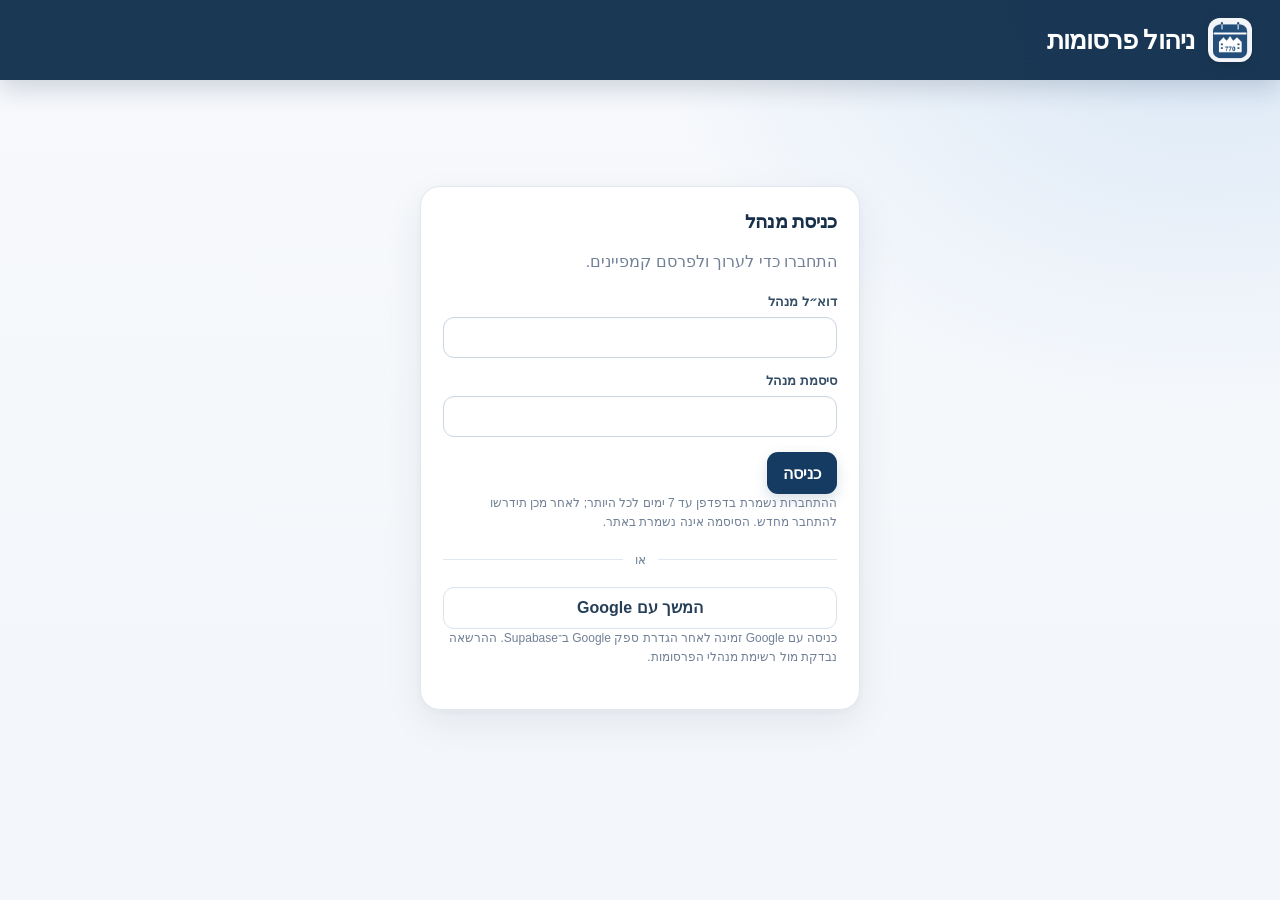
==== commit 9a036fb7: "Polish responsive admin and add app logo" ====
--- a/admin/index.html
+++ b/admin/index.html
@@ -1,2 +1,2 @@
-<!doctype html><html lang="he" dir="rtl"><head><meta charset="utf-8"><meta name="viewport" content="width=device-width,initial-scale=1"><meta name="theme-color" content="#163b62"><title>ניהול פרסומות · לוח חב״ד</title><link rel="stylesheet" href="./admin.css?v=release-087"><script defer src="./config.js"></script><script defer src="./backend.js?v=release-084"></script><script defer src="./manager-settings.js"></script><script defer src="./admin.js?v=release-087"></script></head><body><header><div><span class="brand-wordmark">לוח חב״ד</span><h1>ניהול פרסומות</h1></div><button id="logout" class="outline" hidden>יציאה</button></header><main><p id="message" role="status" aria-live="polite"></p><section id="auth-loading" class="card auth-loading" role="status" aria-live="polite"><span class="loading-spinner" aria-hidden="true"></span><span>בודק התחברות מאובטחת…</span></section><section id="login-panel" class="card narrow" hidden><h2>כניסת מנהל</h2><p>התחברו כדי לערוך ולפרסם קמפיינים.</p><form id="login-form" autocomplete="off"><label>דוא״ל מנהל<input id="email" type="email" autocomplete="off" required></label><label>סיסמת מנהל<input id="password" type="password" autocomplete="off" required maxlength="1024"></label><button class="primary" type="submit">כניסה</button></form><p class="hint">ההתחברות נשמרת בדפדפן עד 7 ימים לכל היותר; לאחר מכן תידרשו להתחבר מחדש. הסיסמה אינה נשמרת באתר.</p><div class="login-divider"><span>או</span></div><button id="google-login" class="google-button" type="button">המשך עם Google</button><p class="hint">כניסה עם Google זמינה לאחר הגדרת ספק Google ב־Supabase. ההרשאה נבדקת מול רשימת מנהלי הפרסומות.</p></section><section id="workspace" hidden><div class="toolbar"><div><h2 id="section-title">באנרים מתחלפים</h2><details class="feed-details"><summary>כלים מתקדמים</summary><a id="feed" target="_blank" rel="noopener">פתיחת הפיד הציבורי ↗</a></details></div><button id="create" class="primary">＋ הוספת באנר</button></div><nav class="placement-nav" aria-label="קטגוריית ניהול"><button id="tab-banner" aria-pressed="true"><svg viewBox="0 0 24 24" aria-hidden="true"><rect x="3" y="5" width="18" height="14" rx="2"></rect><path d="M6 10h12M6 14h7"></path></svg><span>באנרים</span><span id="count-banner" class="count">0</span></button><button id="tab-popup" aria-pressed="false"><svg viewBox="0 0 24 24" aria-hidden="true"><rect x="5" y="3" width="14" height="18" rx="3"></rect><path d="M9 7h6M10 17h4"></path></svg><span>פופאפים</span><span id="count-popup" class="count">0</span></button><button id="tab-push" aria-pressed="false"><svg viewBox="0 0 24 24" aria-hidden="true"><path d="M18 9a6 6 0 0 0-12 0c0 7-3 7-3 9h18c0-2-3-2-3-9M10 21h4"></path></svg><span>הודעות פוש</span></button></nav><p id="placement-help" class="section-help">הוסיפו מספר באנרים נפרדים. כל באנר נשמר עם מדיה, קישור ותזמון משלו.</p><details id="rotation-details" class="secondary-details"><summary>הגדרות תצוגה לבאנרים</summary><section id="rotation-panel" class="card rotation-panel"><div><h3>מרווח החלפת באנרים</h3><p id="rotation-help" class="hint">המרווח נשמר בשרת ומשותף למנהלים. האפליקציה המעודכנת טוענת אותו בכל פתיחה. נדרשת מיגרציית הפרסומות החדשה.</p></div><form id="rotation-form"><label>שניות בין באנרים<input id="rotation-seconds" type="number" min="5" max="300" step="1" required value="12" aria-describedby="rotation-help"></label><button type="submit" class="outline">שמירת המרווח</button><button id="export-rotation" type="button">ייצוא הגדרה</button></form><p id="rotation-status" class="hint" role="status"></p></section></details><details id="clicks-details" class="secondary-details"><summary id="clicks-summary">נתוני לחיצות על באנרים <span>30 הימים האחרונים</span></summary><section id="clicks-panel" class="card clicks-panel" aria-labelledby="clicks-title"><div class="clicks-heading"><h3 id="clicks-title">לחיצות על פרסומות</h3><div class="clicks-actions"><span class="hint">30 הימים האחרונים</span><button id="clicks-refresh" type="button" class="outline">רענון נתונים</button></div></div><p id="clicks-status" class="hint" role="status">נתוני הקליקים זמינים לאחר התקנת מיגרציית הפרסומות.</p><div id="clicks-totals" class="click-totals" hidden></div><div id="clicks-campaigns" class="click-campaigns"></div></section></details><section id="push-panel" class="card push-panel" hidden aria-labelledby="push-title"><div><h3 id="push-title">שליחת הודעת פוש</h3><p class="hint">ההודעה כוללת כותרת ותוכן, ונשלחת למכשירים שאישרו התראות. אפשר לפתוח מסך באפליקציה או קישור HTTPS.</p></div><form id="push-form"><label>כותרת ההתראה<input id="push-title-input" maxlength="80" required></label><label>תוכן ההודעה<textarea id="push-body-input" maxlength="240" rows="3" required></textarea></label><label>לאן לפתוח<select id="push-destination"><option value="calendar">לוח שנה</option><option value="events">אירועים</option><option value="study">שיעורים</option><option value="siddur">סידור</option><option value="times">זמני היום</option><option value="url">קישור HTTPS חיצוני</option></select></label><label id="push-url-field" hidden>כתובת HTTPS<input id="push-url" type="url" dir="ltr" placeholder="https://" maxlength="2048"></label><button type="submit" class="primary">שליחה לכל המשתמשים…</button></form><p id="push-status" class="hint" role="status"></p></section><div id="campaign-layout" class="layout"><section class="card campaign-panel"><label>סינון לפי מצב<select id="filter"><option value="all">כל הקמפיינים</option><option value="draft">טיוטות</option><option value="live">פעילים עכשיו</option><option value="scheduled">מתוזמנים</option><option value="paused">מושהים</option><option value="expired">הסתיימו</option></select></label><div id="list"></div></section><section id="editor-empty" class="card empty-state"><span class="empty-icon" aria-hidden="true">✦</span><h2>ניהול פשוט ומסודר</h2><p>בחרו קמפיין מהרשימה כדי לערוך אותו, או השתמשו בכפתור יצירת קמפיין למעלה.</p></section><section id="editor" class="card" hidden><div class="editor-heading"><h2 id="editor-title">קמפיין חדש</h2><span id="status" class="badge"></span></div><p id="shared-notice" class="shared-notice" hidden>קמפיין קיים זה מוצג גם כבאנר וגם כפופאפ. העריכה תשפיע על שניהם; שני המיקומים והמדיה נשמרים. ליצירת תוכן נפרד השתמשו בכפתור ההוספה.</p><form id="campaign-form"><label>כותרת<input name="title" required maxlength="160"></label><label>טקסט משלים<textarea name="body" maxlength="3000" rows="3"></textarea></label><label>קישור ליעד HTTPS<input name="url" type="url" dir="ltr" placeholder="https://"></label><div class="upload-row"><label>העלאת תמונה או GIF מונפש<input id="image-file" type="file" accept="image/png,image/jpeg,image/webp,image/gif"></label><button id="clear-image" type="button" class="outline">הסרת תמונה</button></div><label>כתובת תמונה HTTPS<input name="imageUrl" type="url" dir="ltr" placeholder="https://"></label><div id="popup-duration"><label>סגירה אוטומטית לאחר (שניות)<input name="popupSeconds" type="number" min="1" max="15" step="1" required value="5"></label><p class="hint">1–15 שניות, ברירת מחדל 5. אפשר לסגור בכל רגע.</p></div><div id="video-fields"><div class="upload-row"><label>העלאת וידאו קצר לפופאפ<input id="video-file" type="file" accept="video/mp4,video/webm"></label><button id="clear-video" type="button" class="outline">הסרת וידאו</button></div><label>כתובת וידאו לפופאפ HTTPS<input name="videoUrl" type="url" dir="ltr" placeholder="https://…/video.mp4"></label></div><p id="media-help" class="hint">תמונה לבאנר ולפופאפ; וידאו MP4/WebM עד 60 שניות לפופאפ. ניתן להעלות תמונה (PNG/JPEG/WebP/GIF עד 8MB) וסרטון (MP4/WebM עד 30MB), או להזין כתובת HTTPS קיימת. העלאה מחליפה את המדיה בטופס; השינוי מתפרסם רק בשמירה. הסרטון מתחיל רק בלחיצה וניתן לסגור בכל רגע.</p><div class="dates"><label>תחילת תצוגה<input name="starts" type="datetime-local"></label><label>סיום תצוגה<input name="ends" type="datetime-local"></label></div><p class="hint" id="timezone"></p><label>מצב הקמפיין<select name="status"><option value="draft">טיוטה — לא מוצג</option><option value="active">פעיל — לפי התזמון</option><option value="paused">מושהה — לא מוצג</option></select></label><div class="actions"><button type="submit" class="primary">שמירת הקמפיין</button><button type="button" id="pause" class="outline">השהיה</button><button type="button" id="activate" class="outline">הפעלה</button><button type="button" id="delete" class="danger">מחיקה</button></div></form></section><aside id="preview-panel" class="card preview-panel" hidden><h2>תצוגה מקדימה</h2><p class="hint">התצוגה מתעדכנת בזמן העריכה. רק שמירה מפרסמת את השינויים.</p><section id="banner-preview-section"><h3>באנר</h3><p class="hint">באפליקציה אזור הבאנר ביחס 5:1. מומלץ להכין תמונה ביחס הזה (למשל 1500×300) כדי למלא את האזור; התמונה נשמרת בשלמותה ללא חיתוך.</p><div id="banner-preview" class="preview banner-preview"></div></section><section id="popup-preview-section" hidden><h3>פופאפ</h3><div id="popup-preview" class="preview popup-preview"></div></section><p id="media-warning" class="hint" role="status"></p></aside></div></section></main></body></html>
+<!doctype html><html lang="he" dir="rtl"><head><meta charset="utf-8"><meta name="viewport" content="width=device-width,initial-scale=1"><meta name="theme-color" content="#163b62"><title>ניהול פרסומות · לוח חב״ד</title><link rel="stylesheet" href="./admin.css?v=release-088"><script defer src="./config.js"></script><script defer src="./backend.js?v=release-084"></script><script defer src="./manager-settings.js"></script><script defer src="./admin.js?v=release-088"></script></head><body><header><div><img class="brand-logo" src="../assets/icon.png" alt="לוגו לוח חב״ד"><h1>ניהול פרסומות</h1></div><button id="logout" class="outline" hidden>יציאה</button></header><main><p id="message" role="status" aria-live="polite"></p><section id="auth-loading" class="card auth-loading" role="status" aria-live="polite"><span class="loading-spinner" aria-hidden="true"></span><span>בודק התחברות מאובטחת…</span></section><section id="login-panel" class="card narrow" hidden><h2>כניסת מנהל</h2><p>התחברו כדי לערוך ולפרסם קמפיינים.</p><form id="login-form" autocomplete="off"><label>דוא״ל מנהל<input id="email" type="email" autocomplete="off" required></label><label>סיסמת מנהל<input id="password" type="password" autocomplete="off" required maxlength="1024"></label><button class="primary" type="submit">כניסה</button></form><p class="hint">ההתחברות נשמרת בדפדפן עד 7 ימים לכל היותר; לאחר מכן תידרשו להתחבר מחדש. הסיסמה אינה נשמרת באתר.</p><div class="login-divider"><span>או</span></div><button id="google-login" class="google-button" type="button">המשך עם Google</button><p class="hint">כניסה עם Google זמינה לאחר הגדרת ספק Google ב־Supabase. ההרשאה נבדקת מול רשימת מנהלי הפרסומות.</p></section><section id="workspace" hidden><div class="toolbar"><div><h2 id="section-title">באנרים מתחלפים</h2><details class="feed-details"><summary>כלים מתקדמים</summary><a id="feed" target="_blank" rel="noopener">פתיחת הפיד הציבורי ↗</a></details></div><button id="create" class="primary">＋ הוספת באנר</button></div><nav class="placement-nav" aria-label="קטגוריית ניהול"><button id="tab-banner" aria-pressed="true"><svg viewBox="0 0 24 24" aria-hidden="true"><rect x="3" y="5" width="18" height="14" rx="2"></rect><path d="M6 10h12M6 14h7"></path></svg><span>באנרים</span><span id="count-banner" class="count">0</span></button><button id="tab-popup" aria-pressed="false"><svg viewBox="0 0 24 24" aria-hidden="true"><rect x="5" y="3" width="14" height="18" rx="3"></rect><path d="M9 7h6M10 17h4"></path></svg><span>פופאפים</span><span id="count-popup" class="count">0</span></button><button id="tab-push" aria-pressed="false"><svg viewBox="0 0 24 24" aria-hidden="true"><path d="M18 9a6 6 0 0 0-12 0c0 7-3 7-3 9h18c0-2-3-2-3-9M10 21h4"></path></svg><span>הודעות פוש</span></button></nav><p id="placement-help" class="section-help">הוסיפו מספר באנרים נפרדים. כל באנר נשמר עם מדיה, קישור ותזמון משלו.</p><details id="rotation-details" class="secondary-details"><summary>הגדרות תצוגה לבאנרים</summary><section id="rotation-panel" class="card rotation-panel"><div><h3>מרווח החלפת באנרים</h3><p id="rotation-help" class="hint">המרווח נשמר בשרת ומשותף למנהלים. האפליקציה המעודכנת טוענת אותו בכל פתיחה. נדרשת מיגרציית הפרסומות החדשה.</p></div><form id="rotation-form"><label>שניות בין באנרים<input id="rotation-seconds" type="number" min="5" max="300" step="1" required value="12" aria-describedby="rotation-help"></label><button type="submit" class="outline">שמירת המרווח</button><button id="export-rotation" type="button">ייצוא הגדרה</button></form><p id="rotation-status" class="hint" role="status"></p></section></details><details id="clicks-details" class="secondary-details"><summary id="clicks-summary">נתוני לחיצות על באנרים <span>30 הימים האחרונים</span></summary><section id="clicks-panel" class="card clicks-panel" aria-labelledby="clicks-title"><div class="clicks-heading"><h3 id="clicks-title">לחיצות על פרסומות</h3><div class="clicks-actions"><span class="hint">30 הימים האחרונים</span><button id="clicks-refresh" type="button" class="outline">רענון נתונים</button></div></div><p id="clicks-status" class="hint" role="status">נתוני הקליקים זמינים לאחר התקנת מיגרציית הפרסומות.</p><div id="clicks-totals" class="click-totals" hidden></div><div id="clicks-campaigns" class="click-campaigns"></div></section></details><section id="push-panel" class="card push-panel" hidden aria-labelledby="push-title"><div><h3 id="push-title">שליחת הודעת פוש</h3><p class="hint">ההודעה כוללת כותרת ותוכן, ונשלחת למכשירים שאישרו התראות. אפשר לפתוח מסך באפליקציה או קישור HTTPS.</p></div><form id="push-form"><label>כותרת ההתראה<input id="push-title-input" maxlength="80" required></label><label>תוכן ההודעה<textarea id="push-body-input" maxlength="240" rows="3" required></textarea></label><label>לאן לפתוח<select id="push-destination"><option value="calendar">לוח שנה</option><option value="events">אירועים</option><option value="study">שיעורים</option><option value="siddur">סידור</option><option value="times">זמני היום</option><option value="url">קישור HTTPS חיצוני</option></select></label><label id="push-url-field" hidden>כתובת HTTPS<input id="push-url" type="url" dir="ltr" placeholder="https://" maxlength="2048"></label><button type="submit" class="primary">שליחה לכל המשתמשים…</button></form><p id="push-status" class="hint" role="status"></p></section><div id="campaign-layout" class="layout"><section class="card campaign-panel"><label>סינון לפי מצב<select id="filter"><option value="all">כל הקמפיינים</option><option value="draft">טיוטות</option><option value="live">פעילים עכשיו</option><option value="scheduled">מתוזמנים</option><option value="paused">מושהים</option><option value="expired">הסתיימו</option></select></label><div id="list"></div></section><section id="editor-empty" class="card empty-state"><span class="empty-icon" aria-hidden="true">✦</span><h2>ניהול פשוט ומסודר</h2><p>בחרו קמפיין מהרשימה כדי לערוך אותו, או השתמשו בכפתור יצירת קמפיין למעלה.</p></section><section id="editor" class="card" hidden><div class="editor-heading"><h2 id="editor-title">קמפיין חדש</h2><span id="status" class="badge"></span></div><p id="shared-notice" class="shared-notice" hidden>קמפיין קיים זה מוצג גם כבאנר וגם כפופאפ. העריכה תשפיע על שניהם; שני המיקומים והמדיה נשמרים. ליצירת תוכן נפרד השתמשו בכפתור ההוספה.</p><form id="campaign-form"><label>כותרת<input name="title" required maxlength="160"></label><label>טקסט משלים<textarea name="body" maxlength="3000" rows="3"></textarea></label><label>קישור ליעד HTTPS<input name="url" type="url" dir="ltr" placeholder="https://"></label><div class="upload-row"><label>העלאת תמונה או GIF מונפש<input id="image-file" type="file" accept="image/png,image/jpeg,image/webp,image/gif"></label><button id="clear-image" type="button" class="outline">הסרת תמונה</button></div><label>כתובת תמונה HTTPS<input name="imageUrl" type="url" dir="ltr" placeholder="https://"></label><div id="popup-duration"><label>סגירה אוטומטית לאחר (שניות)<input name="popupSeconds" type="number" min="1" max="15" step="1" required value="5"></label><p class="hint">1–15 שניות, ברירת מחדל 5. אפשר לסגור בכל רגע.</p></div><div id="video-fields"><div class="upload-row"><label>העלאת וידאו קצר לפופאפ<input id="video-file" type="file" accept="video/mp4,video/webm"></label><button id="clear-video" type="button" class="outline">הסרת וידאו</button></div><label>כתובת וידאו לפופאפ HTTPS<input name="videoUrl" type="url" dir="ltr" placeholder="https://…/video.mp4"></label></div><p id="media-help" class="hint">תמונה לבאנר ולפופאפ; וידאו MP4/WebM עד 60 שניות לפופאפ. ניתן להעלות תמונה (PNG/JPEG/WebP/GIF עד 8MB) וסרטון (MP4/WebM עד 30MB), או להזין כתובת HTTPS קיימת. העלאה מחליפה את המדיה בטופס; השינוי מתפרסם רק בשמירה. הסרטון מתחיל רק בלחיצה וניתן לסגור בכל רגע.</p><div class="dates"><label>תחילת תצוגה<input name="starts" type="datetime-local"></label><label>סיום תצוגה<input name="ends" type="datetime-local"></label></div><p class="hint" id="timezone"></p><label>מצב הקמפיין<select name="status"><option value="draft">טיוטה — לא מוצג</option><option value="active">פעיל — לפי התזמון</option><option value="paused">מושהה — לא מוצג</option></select></label><div class="actions"><button type="submit" class="primary">שמירת הקמפיין</button><button type="button" id="pause" class="outline">השהיה</button><button type="button" id="activate" class="outline">הפעלה</button><button type="button" id="delete" class="danger">מחיקה</button></div></form></section><aside id="preview-panel" class="card preview-panel" hidden><h2>תצוגה מקדימה</h2><p class="hint">התצוגה מתעדכנת בזמן העריכה. רק שמירה מפרסמת את השינויים.</p><section id="banner-preview-section"><h3>באנר</h3><p class="hint">באפליקציה אזור הבאנר ביחס 5:1. מומלץ להכין תמונה ביחס הזה (למשל 1500×300) כדי למלא את האזור; התמונה נשמרת בשלמותה ללא חיתוך.</p><div id="banner-preview" class="preview banner-preview"></div></section><section id="popup-preview-section" hidden><h3>פופאפ</h3><div id="popup-preview" class="preview popup-preview"></div></section><p id="media-warning" class="hint" role="status"></p></aside></div></section></main></body></html>
 
